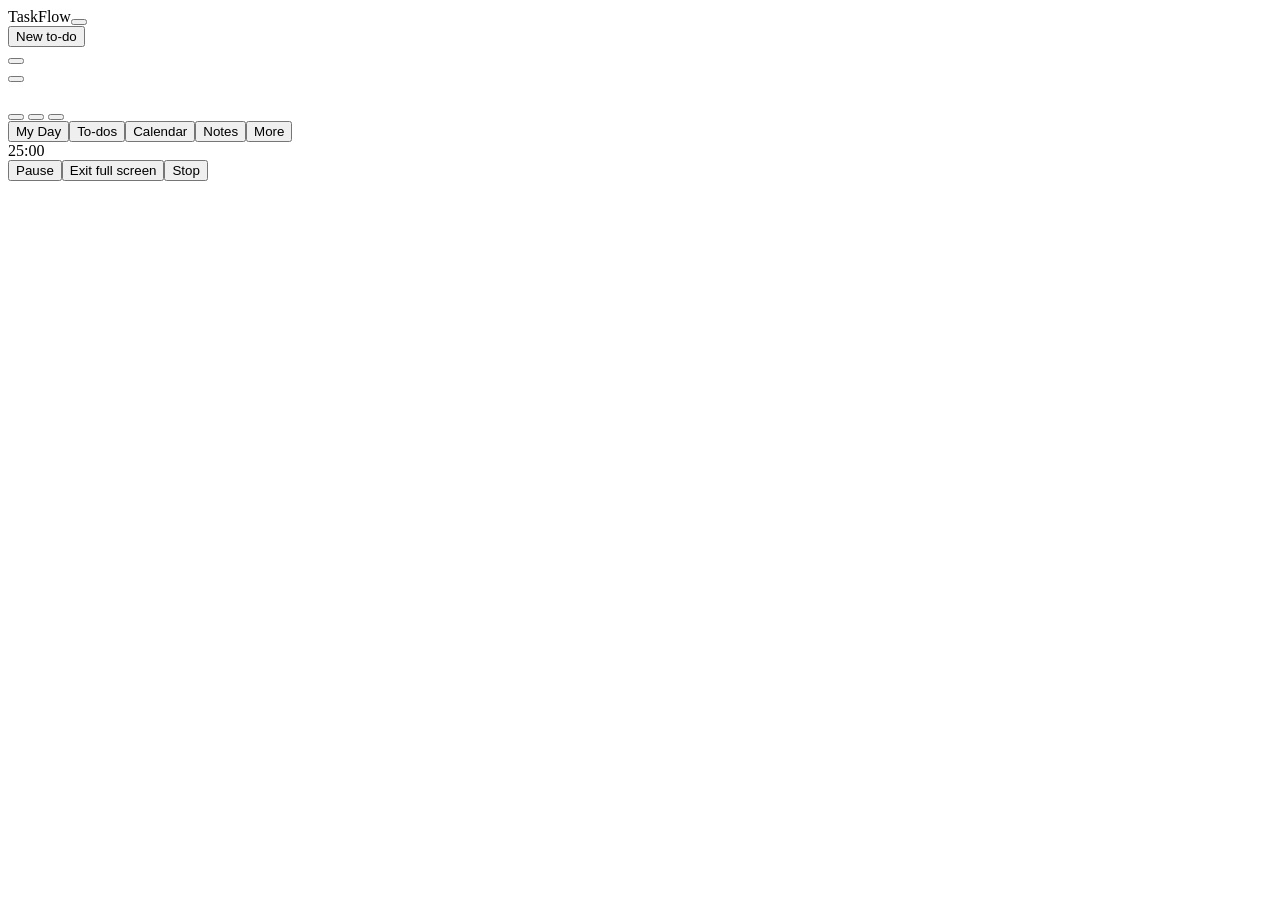
==== app.html @ 0c3b0364 "Add files via upload" ====
<!doctype html>
<html lang="en">
  <head>
    <meta charset="UTF-8" />
    <meta
      name="viewport"
      content="width=device-width,initial-scale=1,viewport-fit=cover"
    />
    <title>TaskFlow - Workspace</title>
    <meta name="theme-color" content="#F97316" />
    <link rel="manifest" href="manifest.webmanifest" />
    <link rel="icon" href="icons/icon-192.png" />
    <link rel="apple-touch-icon" href="icons/icon-192.png" />
    <meta name="apple-mobile-web-app-capable" content="yes" />
    <meta name="mobile-web-app-capable" content="yes" />
    <meta name="apple-mobile-web-app-title" content="TaskFlow" />
    <link rel="stylesheet" href="vendor/flatpickr.min.css" />
    <link rel="stylesheet" href="css/fonts.css" />
    <link rel="stylesheet" href="css/app.css" />
    <script src="vendor/supabase.js"></script>
    <script src="js/config.js"></script>
    <script src="js/cloud.js"></script>
    <script src="js/profile.js"></script>
  </head>
  <body>
    <div class="app">
      <aside class="sb" id="sb" aria-label="Main navigation">
        <div class="brand">
          <span class="logo"
            ><i><i data-lucide="zap" class="ico"></i></i>TaskFlow</span
          ><button class="ib sbx" id="sbx" aria-label="Close menu">
            <i data-lucide="x" class="ico"></i>
          </button>
        </div>
        <button class="qa" id="qa">
          <i data-lucide="plus" class="ico"></i>New to-do
        </button>
        <nav id="nav"></nav>
        <div class="sbf">
          <button class="nv" id="inst" hidden>
            <i data-lucide="download" class="ico"></i><span>Install app</span>
          </button>
          <div class="uc">
            <span class="av" id="av"></span>
            <div class="ui"><b id="un"></b><small id="ue"></small></div>
            <button class="ib" id="out" aria-label="Sign out" title="Sign out">
              <i data-lucide="log-out" class="ico"></i>
            </button>
          </div>
        </div>
      </aside>
      <div class="bd" id="bd"></div>
      <div class="main">
        <div class="top">
          <button class="ib mb" id="mb" aria-label="Open menu">
            <i data-lucide="menu" class="ico"></i>
          </button>
          <h2 id="tt"></h2>
          <span class="sp"></span
          ><button
            class="ib"
            id="sbtn"
            aria-label="Search (Ctrl+K)"
            title="Search (Ctrl+K)"
          >
            <i data-lucide="search" class="ico"></i>
          </button>
          <button class="ib" id="dkbtn" aria-label="Dark mode" title="Dark mode"><i data-lucide="moon" class="ico"></i></button>
          <button class="ib" id="dkbtn" aria-label="Dark mode" title="Dark mode"></button>
          <button class="ib pbtn" id="pbtn" hidden aria-haspopup="menu" aria-expanded="false" aria-label="Profile menu"></button>
        </div>
        <div class="view" id="v"></div>
        <nav class="tabbar" id="tabbar" aria-label="Quick navigation"><button data-t="tasks" data-l="myday"><i data-lucide="sun" class="ico"></i><span>My Day</span></button><button data-t="tasks" data-l="all"><i data-lucide="circle-check" class="ico"></i><span>To-dos</span></button><button data-t="cal"><i data-lucide="calendar" class="ico"></i><span>Calendar</span></button><button data-t="notes"><i data-lucide="file-text" class="ico"></i><span>Notes</span></button><button id="tbm"><i data-lucide="ellipsis" class="ico"></i><span>More</span></button></nav>
      </div>
    </div>
    <div class="fs" id="fs">
      <div class="big" id="fb">25:00</div>
      <div class="bar"><i id="fp" style="width: 0"></i></div>
      <div class="ctl">
        <button class="btn p" id="fpause">Pause</button
        ><button class="btn" id="fexit">Exit full screen</button
        ><button class="btn" id="fstop">Stop</button>
      </div>
    </div>
    <div id="md"></div>
    <div id="sr"></div>
    <script src="vendor/dayjs.min.js"></script>
    <script src="vendor/lucide.min.js"></script>
    <script src="vendor/flatpickr.min.js"></script>
    <script src="vendor/fuse.min.js"></script>
    <script src="vendor/chart.umd.js"></script>
    <script src="vendor/fullcalendar.min.js"></script>
    <script src="vendor/tiptap.bundle.js"></script>
    <script src="vendor/fabric.min.js"></script>
    <script src="vendor/emoji-picker.js"></script>
    <script src="js/auth.js"></script>
    <script src="js/sync.js"></script>
    <script src="js/app.js"></script>
  </body>
</html>
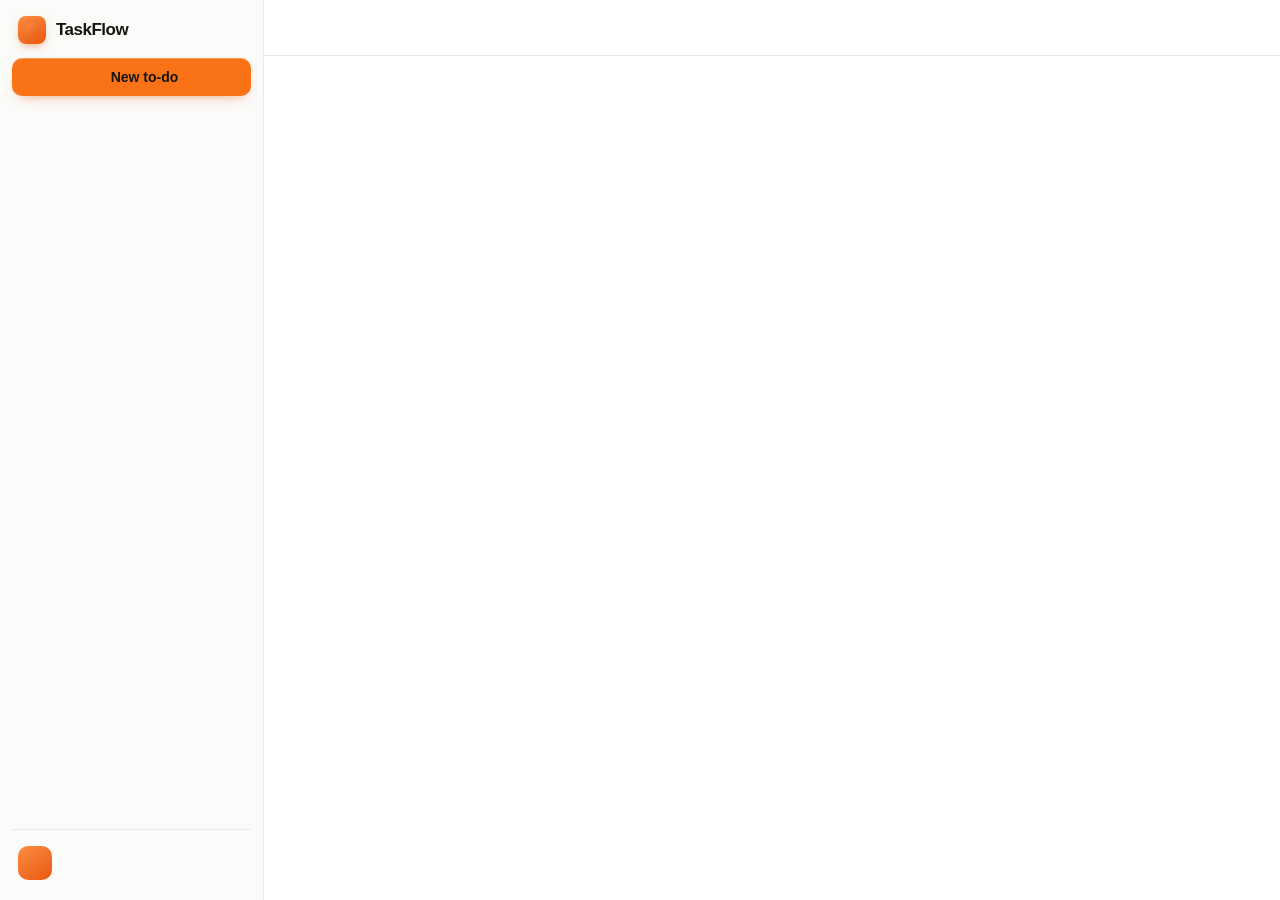
==== commit 1d6c5104: "Update script and stylesheet paths in app.html" ====
--- a/app.html
+++ b/app.html
@@ -14,13 +14,13 @@
     <meta name="apple-mobile-web-app-capable" content="yes" />
     <meta name="mobile-web-app-capable" content="yes" />
     <meta name="apple-mobile-web-app-title" content="TaskFlow" />
-    <link rel="stylesheet" href="vendor/flatpickr.min.css" />
-    <link rel="stylesheet" href="css/fonts.css" />
-    <link rel="stylesheet" href="css/app.css" />
-    <script src="vendor/supabase.js"></script>
-    <script src="js/config.js"></script>
-    <script src="js/cloud.js"></script>
-    <script src="js/profile.js"></script>
+    <link rel="stylesheet" href="flatpickr.min.css" />
+    <link rel="stylesheet" href="fonts.css" />
+    <link rel="stylesheet" href="app.css" />
+    <script src="supabase.js"></script>
+    <script src="config.js"></script>
+    <script src="cloud.js"></script>
+    <script src="profile.js"></script>
   </head>
   <body>
     <div class="app">
--- a/flatpickr.min.css
+++ b/flatpickr.min.css
@@ -0,0 +1,13 @@
+.flatpickr-calendar{background:transparent;opacity:0;display:none;text-align:center;visibility:hidden;padding:0;-webkit-animation:none;animation:none;direction:ltr;border:0;font-size:14px;line-height:24px;border-radius:5px;position:absolute;width:307.875px;-webkit-box-sizing:border-box;box-sizing:border-box;-ms-touch-action:manipulation;touch-action:manipulation;background:#fff;-webkit-box-shadow:1px 0 0 #e6e6e6,-1px 0 0 #e6e6e6,0 1px 0 #e6e6e6,0 -1px 0 #e6e6e6,0 3px 13px rgba(0,0,0,0.08);box-shadow:1px 0 0 #e6e6e6,-1px 0 0 #e6e6e6,0 1px 0 #e6e6e6,0 -1px 0 #e6e6e6,0 3px 13px rgba(0,0,0,0.08)}.flatpickr-calendar.open,.flatpickr-calendar.inline{opacity:1;max-height:640px;visibility:visible}.flatpickr-calendar.open{display:inline-block;z-index:99999}.flatpickr-calendar.animate.open{-webkit-animation:fpFadeInDown 300ms cubic-bezier(.23,1,.32,1);animation:fpFadeInDown 300ms cubic-bezier(.23,1,.32,1)}.flatpickr-calendar.inline{display:block;position:relative;top:2px}.flatpickr-calendar.static{position:absolute;top:calc(100% + 2px)}.flatpickr-calendar.static.open{z-index:999;display:block}.flatpickr-calendar.multiMonth .flatpickr-days .dayContainer:nth-child(n+1) .flatpickr-day.inRange:nth-child(7n+7){-webkit-box-shadow:none !important;box-shadow:none !important}.flatpickr-calendar.multiMonth .flatpickr-days .dayContainer:nth-child(n+2) .flatpickr-day.inRange:nth-child(7n+1){-webkit-box-shadow:-2px 0 0 #e6e6e6,5px 0 0 #e6e6e6;box-shadow:-2px 0 0 #e6e6e6,5px 0 0 #e6e6e6}.flatpickr-calendar .hasWeeks .dayContainer,.flatpickr-calendar .hasTime .dayContainer{border-bottom:0;border-bottom-right-radius:0;border-bottom-left-radius:0}.flatpickr-calendar .hasWeeks .dayContainer{border-left:0}.flatpickr-calendar.hasTime .flatpickr-time{height:40px;border-top:1px solid #e6e6e6}.flatpickr-calendar.noCalendar.hasTime .flatpickr-time{height:auto}.flatpickr-calendar:before,.flatpickr-calendar:after{position:absolute;display:block;pointer-events:none;border:solid transparent;content:'';height:0;width:0;left:22px}.flatpickr-calendar.rightMost:before,.flatpickr-calendar.arrowRight:before,.flatpickr-calendar.rightMost:after,.flatpickr-calendar.arrowRight:after{left:auto;right:22px}.flatpickr-calendar.arrowCenter:before,.flatpickr-calendar.arrowCenter:after{left:50%;right:50%}.flatpickr-calendar:before{border-width:5px;margin:0 -5px}.flatpickr-calendar:after{border-width:4px;margin:0 -4px}.flatpickr-calendar.arrowTop:before,.flatpickr-calendar.arrowTop:after{bottom:100%}.flatpickr-calendar.arrowTop:before{border-bottom-color:#e6e6e6}.flatpickr-calendar.arrowTop:after{border-bottom-color:#fff}.flatpickr-calendar.arrowBottom:before,.flatpickr-calendar.arrowBottom:after{top:100%}.flatpickr-calendar.arrowBottom:before{border-top-color:#e6e6e6}.flatpickr-calendar.arrowBottom:after{border-top-color:#fff}.flatpickr-calendar:focus{outline:0}.flatpickr-wrapper{position:relative;display:inline-block}.flatpickr-months{display:-webkit-box;display:-webkit-flex;display:-ms-flexbox;display:flex}.flatpickr-months .flatpickr-month{background:transparent;color:rgba(0,0,0,0.9);fill:rgba(0,0,0,0.9);height:34px;line-height:1;text-align:center;position:relative;-webkit-user-select:none;-moz-user-select:none;-ms-user-select:none;user-select:none;overflow:hidden;-webkit-box-flex:1;-webkit-flex:1;-ms-flex:1;flex:1}.flatpickr-months .flatpickr-prev-month,.flatpickr-months .flatpickr-next-month{-webkit-user-select:none;-moz-user-select:none;-ms-user-select:none;user-select:none;text-decoration:none;cursor:pointer;position:absolute;top:0;height:34px;padding:10px;z-index:3;color:rgba(0,0,0,0.9);fill:rgba(0,0,0,0.9)}.flatpickr-months .flatpickr-prev-month.flatpickr-disabled,.flatpickr-months .flatpickr-next-month.flatpickr-disabled{display:none}.flatpickr-months .flatpickr-prev-month i,.flatpickr-months .flatpickr-next-month i{position:relative}.flatpickr-months .flatpickr-prev-month.flatpickr-prev-month,.flatpickr-months .flatpickr-next-month.flatpickr-prev-month{/*
+      /*rtl:begin:ignore*/left:0/*
+      /*rtl:end:ignore*/}/*
+      /*rtl:begin:ignore*/
+/*
+      /*rtl:end:ignore*/
+.flatpickr-months .flatpickr-prev-month.flatpickr-next-month,.flatpickr-months .flatpickr-next-month.flatpickr-next-month{/*
+      /*rtl:begin:ignore*/right:0/*
+      /*rtl:end:ignore*/}/*
+      /*rtl:begin:ignore*/
+/*
+      /*rtl:end:ignore*/
+.flatpickr-months .flatpickr-prev-month:hover,.flatpickr-months .flatpickr-next-month:hover{color:#959ea9}.flatpickr-months .flatpickr-prev-month:hover svg,.flatpickr-months .flatpickr-next-month:hover svg{fill:#f64747}.flatpickr-months .flatpickr-prev-month svg,.flatpickr-months .flatpickr-next-month svg{width:14px;height:14px}.flatpickr-months .flatpickr-prev-month svg path,.flatpickr-months .flatpickr-next-month svg path{-webkit-transition:fill .1s;transition:fill .1s;fill:inherit}.numInputWrapper{position:relative;height:auto}.numInputWrapper input,.numInputWrapper span{display:inline-block}.numInputWrapper input{width:100%}.numInputWrapper input::-ms-clear{display:none}.numInputWrapper input::-webkit-outer-spin-button,.numInputWrapper input::-webkit-inner-spin-button{margin:0;-webkit-appearance:none}.numInputWrapper span{position:absolute;right:0;width:14px;padding:0 4px 0 2px;height:50%;line-height:50%;opacity:0;cursor:pointer;border:1px solid rgba(57,57,57,0.15);-webkit-box-sizing:border-box;box-sizing:border-box}.numInputWrapper span:hover{background:rgba(0,0,0,0.1)}.numInputWrapper span:active{background:rgba(0,0,0,0.2)}.numInputWrapper span:after{display:block;content:"";position:absolute}.numInputWrapper span.arrowUp{top:0;border-bottom:0}.numInputWrapper span.arrowUp:after{border-left:4px solid transparent;border-right:4px solid transparent;border-bottom:4px solid rgba(57,57,57,0.6);top:26%}.numInputWrapper span.arrowDown{top:50%}.numInputWrapper span.arrowDown:after{border-left:4px solid transparent;border-right:4px solid transparent;border-top:4px solid rgba(57,57,57,0.6);top:40%}.numInputWrapper span svg{width:inherit;height:auto}.numInputWrapper span svg path{fill:rgba(0,0,0,0.5)}.numInputWrapper:hover{background:rgba(0,0,0,0.05)}.numInputWrapper:hover span{opacity:1}.flatpickr-current-month{font-size:135%;line-height:inherit;font-weight:300;color:inherit;position:absolute;width:75%;left:12.5%;padding:7.48px 0 0 0;line-height:1;height:34px;display:inline-block;text-align:center;-webkit-transform:translate3d(0,0,0);transform:translate3d(0,0,0)}.flatpickr-current-month span.cur-month{font-family:inherit;font-weight:700;color:inherit;display:inline-block;margin-left:.5ch;padding:0}.flatpickr-current-month span.cur-month:hover{background:rgba(0,0,0,0.05)}.flatpickr-current-month .numInputWrapper{width:6ch;width:7ch\0;display:inline-block}.flatpickr-current-month .numInputWrapper span.arrowUp:after{border-bottom-color:rgba(0,0,0,0.9)}.flatpickr-current-month .numInputWrapper span.arrowDown:after{border-top-color:rgba(0,0,0,0.9)}.flatpickr-current-month input.cur-year{background:transparent;-webkit-box-sizing:border-box;box-sizing:border-box;color:inherit;cursor:text;padding:0 0 0 .5ch;margin:0;display:inline-block;font-size:inherit;font-family:inherit;font-weight:300;line-height:inherit;height:auto;border:0;border-radius:0;vertical-align:initial;-webkit-appearance:textfield;-moz-appearance:textfield;appearance:textfield}.flatpickr-current-month input.cur-year:focus{outline:0}.flatpickr-current-month input.cur-year[disabled],.flatpickr-current-month input.cur-year[disabled]:hover{font-size:100%;color:rgba(0,0,0,0.5);background:transparent;pointer-events:none}.flatpickr-current-month .flatpickr-monthDropdown-months{appearance:menulist;background:transparent;border:none;border-radius:0;box-sizing:border-box;color:inherit;cursor:pointer;font-size:inherit;font-family:inherit;font-weight:300;height:auto;line-height:inherit;margin:-1px 0 0 0;outline:none;padding:0 0 0 .5ch;position:relative;vertical-align:initial;-webkit-box-sizing:border-box;-webkit-appearance:menulist;-moz-appearance:menulist;width:auto}.flatpickr-current-month .flatpickr-monthDropdown-months:focus,.flatpickr-current-month .flatpickr-monthDropdown-months:active{outline:none}.flatpickr-current-month .flatpickr-monthDropdown-months:hover{background:rgba(0,0,0,0.05)}.flatpickr-current-month .flatpickr-monthDropdown-months .flatpickr-monthDropdown-month{background-color:transparent;outline:none;padding:0}.flatpickr-weekdays{background:transparent;text-align:center;overflow:hidden;width:100%;display:-webkit-box;display:-webkit-flex;display:-ms-flexbox;display:flex;-webkit-box-align:center;-webkit-align-items:center;-ms-flex-align:center;align-items:center;height:28px}.flatpickr-weekdays .flatpickr-weekdaycontainer{display:-webkit-box;display:-webkit-flex;display:-ms-flexbox;display:flex;-webkit-box-flex:1;-webkit-flex:1;-ms-flex:1;flex:1}span.flatpickr-weekday{cursor:default;font-size:90%;background:transparent;color:rgba(0,0,0,0.54);line-height:1;margin:0;text-align:center;display:block;-webkit-box-flex:1;-webkit-flex:1;-ms-flex:1;flex:1;font-weight:bolder}.dayContainer,.flatpickr-weeks{padding:1px 0 0 0}.flatpickr-days{position:relative;overflow:hidden;display:-webkit-box;display:-webkit-flex;display:-ms-flexbox;display:flex;-webkit-box-align:start;-webkit-align-items:flex-start;-ms-flex-align:start;align-items:flex-start;width:307.875px}.flatpickr-days:focus{outline:0}.dayContainer{padding:0;outline:0;text-align:left;width:307.875px;min-width:307.875px;max-width:307.875px;-webkit-box-sizing:border-box;box-sizing:border-box;display:inline-block;display:-ms-flexbox;display:-webkit-box;display:-webkit-flex;display:flex;-webkit-flex-wrap:wrap;flex-wrap:wrap;-ms-flex-wrap:wrap;-ms-flex-pack:justify;-webkit-justify-content:space-around;justify-content:space-around;-webkit-transform:translate3d(0,0,0);transform:translate3d(0,0,0);opacity:1}.dayContainer + .dayContainer{-webkit-box-shadow:-1px 0 0 #e6e6e6;box-shadow:-1px 0 0 #e6e6e6}.flatpickr-day{background:none;border:1px solid transparent;border-radius:150px;-webkit-box-sizing:border-box;box-sizing:border-box;color:#393939;cursor:pointer;font-weight:400;width:14.2857143%;-webkit-flex-basis:14.2857143%;-ms-flex-preferred-size:14.2857143%;flex-basis:14.2857143%;max-width:39px;height:39px;line-height:39px;margin:0;display:inline-block;position:relative;-webkit-box-pack:center;-webkit-justify-content:center;-ms-flex-pack:center;justify-content:center;text-align:center}.flatpickr-day.inRange,.flatpickr-day.prevMonthDay.inRange,.flatpickr-day.nextMonthDay.inRange,.flatpickr-day.today.inRange,.flatpickr-day.prevMonthDay.today.inRange,.flatpickr-day.nextMonthDay.today.inRange,.flatpickr-day:hover,.flatpickr-day.prevMonthDay:hover,.flatpickr-day.nextMonthDay:hover,.flatpickr-day:focus,.flatpickr-day.prevMonthDay:focus,.flatpickr-day.nextMonthDay:focus{cursor:pointer;outline:0;background:#e6e6e6;border-color:#e6e6e6}.flatpickr-day.today{border-color:#959ea9}.flatpickr-day.today:hover,.flatpickr-day.today:focus{border-color:#959ea9;background:#959ea9;color:#fff}.flatpickr-day.selected,.flatpickr-day.startRange,.flatpickr-day.endRange,.flatpickr-day.selected.inRange,.flatpickr-day.startRange.inRange,.flatpickr-day.endRange.inRange,.flatpickr-day.selected:focus,.flatpickr-day.startRange:focus,.flatpickr-day.endRange:focus,.flatpickr-day.selected:hover,.flatpickr-day.startRange:hover,.flatpickr-day.endRange:hover,.flatpickr-day.selected.prevMonthDay,.flatpickr-day.startRange.prevMonthDay,.flatpickr-day.endRange.prevMonthDay,.flatpickr-day.selected.nextMonthDay,.flatpickr-day.startRange.nextMonthDay,.flatpickr-day.endRange.nextMonthDay{background:#569ff7;-webkit-box-shadow:none;box-shadow:none;color:#fff;border-color:#569ff7}.flatpickr-day.selected.startRange,.flatpickr-day.startRange.startRange,.flatpickr-day.endRange.startRange{border-radius:50px 0 0 50px}.flatpickr-day.selected.endRange,.flatpickr-day.startRange.endRange,.flatpickr-day.endRange.endRange{border-radius:0 50px 50px 0}.flatpickr-day.selected.startRange + .endRange:not(:nth-child(7n+1)),.flatpickr-day.startRange.startRange + .endRange:not(:nth-child(7n+1)),.flatpickr-day.endRange.startRange + .endRange:not(:nth-child(7n+1)){-webkit-box-shadow:-10px 0 0 #569ff7;box-shadow:-10px 0 0 #569ff7}.flatpickr-day.selected.startRange.endRange,.flatpickr-day.startRange.startRange.endRange,.flatpickr-day.endRange.startRange.endRange{border-radius:50px}.flatpickr-day.inRange{border-radius:0;-webkit-box-shadow:-5px 0 0 #e6e6e6,5px 0 0 #e6e6e6;box-shadow:-5px 0 0 #e6e6e6,5px 0 0 #e6e6e6}.flatpickr-day.flatpickr-disabled,.flatpickr-day.flatpickr-disabled:hover,.flatpickr-day.prevMonthDay,.flatpickr-day.nextMonthDay,.flatpickr-day.notAllowed,.flatpickr-day.notAllowed.prevMonthDay,.flatpickr-day.notAllowed.nextMonthDay{color:rgba(57,57,57,0.3);background:transparent;border-color:transparent;cursor:default}.flatpickr-day.flatpickr-disabled,.flatpickr-day.flatpickr-disabled:hover{cursor:not-allowed;color:rgba(57,57,57,0.1)}.flatpickr-day.week.selected{border-radius:0;-webkit-box-shadow:-5px 0 0 #569ff7,5px 0 0 #569ff7;box-shadow:-5px 0 0 #569ff7,5px 0 0 #569ff7}.flatpickr-day.hidden{visibility:hidden}.rangeMode .flatpickr-day{margin-top:1px}.flatpickr-weekwrapper{float:left}.flatpickr-weekwrapper .flatpickr-weeks{padding:0 12px;-webkit-box-shadow:1px 0 0 #e6e6e6;box-shadow:1px 0 0 #e6e6e6}.flatpickr-weekwrapper .flatpickr-weekday{float:none;width:100%;line-height:28px}.flatpickr-weekwrapper span.flatpickr-day,.flatpickr-weekwrapper span.flatpickr-day:hover{display:block;width:100%;max-width:none;color:rgba(57,57,57,0.3);background:transparent;cursor:default;border:none}.flatpickr-innerContainer{display:block;display:-webkit-box;display:-webkit-flex;display:-ms-flexbox;display:flex;-webkit-box-sizing:border-box;box-sizing:border-box;overflow:hidden}.flatpickr-rContainer{display:inline-block;padding:0;-webkit-box-sizing:border-box;box-sizing:border-box}.flatpickr-time{text-align:center;outline:0;display:block;height:0;line-height:40px;max-height:40px;-webkit-box-sizing:border-box;box-sizing:border-box;overflow:hidden;display:-webkit-box;display:-webkit-flex;display:-ms-flexbox;display:flex}.flatpickr-time:after{content:"";display:table;clear:both}.flatpickr-time .numInputWrapper{-webkit-box-flex:1;-webkit-flex:1;-ms-flex:1;flex:1;width:40%;height:40px;float:left}.flatpickr-time .numInputWrapper span.arrowUp:after{border-bottom-color:#393939}.flatpickr-time .numInputWrapper span.arrowDown:after{border-top-color:#393939}.flatpickr-time.hasSeconds .numInputWrapper{width:26%}.flatpickr-time.time24hr .numInputWrapper{width:49%}.flatpickr-time input{background:transparent;-webkit-box-shadow:none;box-shadow:none;border:0;border-radius:0;text-align:center;margin:0;padding:0;height:inherit;line-height:inherit;color:#393939;font-size:14px;position:relative;-webkit-box-sizing:border-box;box-sizing:border-box;-webkit-appearance:textfield;-moz-appearance:textfield;appearance:textfield}.flatpickr-time input.flatpickr-hour{font-weight:bold}.flatpickr-time input.flatpickr-minute,.flatpickr-time input.flatpickr-second{font-weight:400}.flatpickr-time input:focus{outline:0;border:0}.flatpickr-time .flatpickr-time-separator,.flatpickr-time .flatpickr-am-pm{height:inherit;float:left;line-height:inherit;color:#393939;font-weight:bold;width:2%;-webkit-user-select:none;-moz-user-select:none;-ms-user-select:none;user-select:none;-webkit-align-self:center;-ms-flex-item-align:center;align-self:center}.flatpickr-time .flatpickr-am-pm{outline:0;width:18%;cursor:pointer;text-align:center;font-weight:400}.flatpickr-time input:hover,.flatpickr-time .flatpickr-am-pm:hover,.flatpickr-time input:focus,.flatpickr-time .flatpickr-am-pm:focus{background:#eee}.flatpickr-input[readonly]{cursor:pointer}@-webkit-keyframes fpFadeInDown{from{opacity:0;-webkit-transform:translate3d(0,-20px,0);transform:translate3d(0,-20px,0)}to{opacity:1;-webkit-transform:translate3d(0,0,0);transform:translate3d(0,0,0)}}@keyframes fpFadeInDown{from{opacity:0;-webkit-transform:translate3d(0,-20px,0);transform:translate3d(0,-20px,0)}to{opacity:1;-webkit-transform:translate3d(0,0,0);transform:translate3d(0,0,0)}}
--- a/fonts.css
+++ b/fonts.css
@@ -0,0 +1,15 @@
+/* Local fonts (works offline). Only the Latin subset is shipped. */
+@font-face{font-family:Inter;font-weight:400;font-style:normal;font-display:swap;src:url(../vendor/fonts/inter-latin-400-normal.woff2) format("woff2")}
+@font-face{font-family:Inter;font-weight:600;font-style:normal;font-display:swap;src:url(../vendor/fonts/inter-latin-600-normal.woff2) format("woff2")}
+@font-face{font-family:Inter;font-weight:700;font-style:normal;font-display:swap;src:url(../vendor/fonts/inter-latin-700-normal.woff2) format("woff2")}
+@font-face{font-family:Lora;font-weight:400;font-style:normal;font-display:swap;src:url(../vendor/fonts/lora-latin-400-normal.woff2) format("woff2")}
+@font-face{font-family:Lora;font-weight:400;font-style:italic;font-display:swap;src:url(../vendor/fonts/lora-latin-400-italic.woff2) format("woff2")}
+@font-face{font-family:Lora;font-weight:600;font-style:normal;font-display:swap;src:url(../vendor/fonts/lora-latin-600-normal.woff2) format("woff2")}
+@font-face{font-family:"JetBrains Mono";font-weight:400;font-style:normal;font-display:swap;src:url(../vendor/fonts/jetbrains-mono-latin-400-normal.woff2) format("woff2")}
+@font-face{font-family:Caveat;font-weight:400;font-style:normal;font-display:swap;src:url(../vendor/fonts/caveat-latin-400-normal.woff2) format("woff2")}
+@font-face{font-family:Caveat;font-weight:700;font-style:normal;font-display:swap;src:url(../vendor/fonts/caveat-latin-700-normal.woff2) format("woff2")}
+@font-face{font-family:"Plus Jakarta Sans";font-weight:400;font-style:normal;font-display:swap;src:url(../vendor/fonts/plus-jakarta-sans-latin-400-normal.woff2) format("woff2")}
+@font-face{font-family:"Plus Jakarta Sans";font-weight:500;font-style:normal;font-display:swap;src:url(../vendor/fonts/plus-jakarta-sans-latin-500-normal.woff2) format("woff2")}
+@font-face{font-family:"Plus Jakarta Sans";font-weight:600;font-style:normal;font-display:swap;src:url(../vendor/fonts/plus-jakarta-sans-latin-600-normal.woff2) format("woff2")}
+@font-face{font-family:"Plus Jakarta Sans";font-weight:700;font-style:normal;font-display:swap;src:url(../vendor/fonts/plus-jakarta-sans-latin-700-normal.woff2) format("woff2")}
+@font-face{font-family:"Plus Jakarta Sans";font-weight:800;font-style:normal;font-display:swap;src:url(../vendor/fonts/plus-jakarta-sans-latin-800-normal.woff2) format("woff2")}
--- a/app.css
+++ b/app.css
@@ -0,0 +1,2464 @@
+:root {
+  --ink: #16140f;
+  --ink2: #3d3a33;
+  --mut: #787774;
+  --line: #e9e9e7;
+  --soft: #f7f7f5;
+  --hov: #efefed;
+  --ac: #f97316;
+  --ac2: #ea580c;
+  --acs: #fff3e8;
+  --sb: 264px;
+  --vpb: 60px;
+  --tab: 0px;
+}
+*,
+*::before,
+*::after {
+  box-sizing: border-box;
+}
+* {
+  margin: 0;
+}
+html,
+body {
+  height: 100%;
+}
+body {
+  font-family:
+    "Plus Jakarta Sans",
+    Inter,
+    ui-sans-serif,
+    -apple-system,
+    "Segoe UI",
+    Roboto,
+    sans-serif;
+  color: var(--ink);
+  background: #fff;
+  -webkit-font-smoothing: antialiased;
+  overflow: hidden;
+}
+button,
+input,
+select {
+  font: inherit;
+  color: inherit;
+}
+button {
+  cursor: pointer;
+}
+:focus-visible {
+  outline: 2px solid var(--ac);
+  outline-offset: 2px;
+}
+.ico {
+  width: 18px;
+  height: 18px;
+  fill: none;
+  stroke: currentColor;
+  stroke-width: 1.8;
+  stroke-linecap: round;
+  stroke-linejoin: round;
+  flex-shrink: 0;
+}
+.app {
+  display: flex;
+  height: 100dvh;
+}
+/* Sidebar */
+[hidden] {
+  display: none !important;
+}
+.btn {
+  white-space: nowrap;
+}
+.sb {
+  width: var(--sb);
+  background: #fbfbfa;
+  border-right: 1px solid var(--line);
+  display: flex;
+  flex-direction: column;
+  padding: 14px 12px;
+  flex-shrink: 0;
+  z-index: 30;
+  transition: transform 0.25s;
+}
+.brand {
+  display: flex;
+  align-items: center;
+  justify-content: space-between;
+  padding: 2px 6px 14px;
+}
+.logo {
+  display: flex;
+  align-items: center;
+  gap: 10px;
+  font-weight: 800;
+  font-size: 17px;
+  letter-spacing: -0.03em;
+}
+.logo i {
+  width: 28px;
+  height: 28px;
+  border-radius: 8px;
+  display: grid;
+  place-items: center;
+  color: var(--on-ac);
+  background: linear-gradient(145deg, color-mix(in srgb, var(--ac) 82%, white), var(--ac2));
+  box-shadow: 0 4px 10px -3px rgba(234, 88, 12, 0.5);
+}
+.logo .ico {
+  width: 15px;
+  height: 15px;
+  fill: #fff;
+  stroke: none;
+}
+.ib {
+  width: 34px;
+  height: 34px;
+  border: 0;
+  background: none;
+  border-radius: 8px;
+  display: grid;
+  place-items: center;
+  color: var(--mut);
+}
+.ib:hover {
+  background: var(--hov);
+  color: var(--ink);
+}
+.sbx {
+  display: none;
+}
+.qa {
+  display: flex;
+  align-items: center;
+  justify-content: center;
+  gap: 8px;
+  width: 100%;
+  border: 0;
+  border-radius: 10px;
+  background: var(--ac);
+  color: var(--on-ac);
+  font-weight: 600;
+  font-size: 14px;
+  padding: 10px;
+  margin-bottom: 12px;
+  box-shadow:
+    0 1px 0 rgba(255, 255, 255, 0.25) inset,
+    0 6px 14px -8px rgba(234, 88, 12, 0.7);
+  transition: background 0.15s;
+}
+.qa:hover {
+  background: var(--ac2);
+}
+#nav {
+  flex: 1;
+  overflow-y: auto;
+  margin: 0 -4px;
+  padding: 0 4px;
+}
+.gl {
+  font-size: 12px;
+  font-weight: 600;
+  color: #9b9a97;
+  padding: 14px 10px 6px;
+}
+.nv {
+  display: flex;
+  align-items: center;
+  gap: 11px;
+  width: 100%;
+  padding: 8px 10px;
+  border: 0;
+  background: none;
+  border-radius: 8px;
+  font-size: 14px;
+  font-weight: 500;
+  color: #55534e;
+  text-align: left;
+  position: relative;
+  transition:
+    background 0.12s,
+    color 0.12s;
+}
+.nv:hover {
+  background: var(--hov);
+  color: var(--ink);
+}
+.nv.on {
+  background: #fff;
+  color: var(--ink);
+  font-weight: 600;
+  box-shadow:
+    0 0 0 1px var(--line),
+    0 1px 3px rgba(22, 20, 15, 0.06);
+}
+.nv.on .ico {
+  color: var(--ac2);
+}
+.nv span {
+  flex: 1;
+}
+.nv em {
+  font-style: normal;
+  font-size: 12px;
+  font-weight: 600;
+  background: var(--hov);
+  color: var(--ink2);
+  border-radius: 20px;
+  padding: 1px 8px;
+}
+.nv.on em {
+  background: var(--acs);
+  color: var(--ac2);
+}
+.sbf {
+  display: grid;
+  gap: 8px;
+  padding-top: 10px;
+  border-top: 1px solid var(--line);
+}
+.uc {
+  display: flex;
+  align-items: center;
+  gap: 10px;
+  padding: 6px;
+}
+.av {
+  width: 34px;
+  height: 34px;
+  border-radius: 10px;
+  background: linear-gradient(145deg, color-mix(in srgb, var(--ac) 82%, white), var(--ac2));
+  color: var(--on-ac);
+  display: grid;
+  place-items: center;
+  font-weight: 700;
+  font-size: 14px;
+  flex-shrink: 0;
+  overflow: hidden;
+}
+.av img {
+  width: 100%;
+  height: 100%;
+  object-fit: cover;
+}
+.ui {
+  flex: 1;
+  min-width: 0;
+}
+.ui b {
+  display: block;
+  font-size: 13.5px;
+  overflow: hidden;
+  text-overflow: ellipsis;
+  white-space: nowrap;
+}
+.ui small {
+  display: block;
+  font-size: 12px;
+  color: var(--mut);
+  overflow: hidden;
+  text-overflow: ellipsis;
+  white-space: nowrap;
+}
+/* Layout */
+.main {
+  flex: 1;
+  min-width: 0;
+  display: flex;
+  flex-direction: column;
+  position: relative;
+}
+.top {
+  display: flex;
+  align-items: center;
+  gap: 8px;
+  height: 56px;
+  padding: 0 20px;
+  border-bottom: 1px solid var(--line);
+  flex-shrink: 0;
+  background: #fff;
+}
+.top h2 {
+  font-size: 15px;
+  font-weight: 600;
+}
+.mb {
+  display: none;
+  margin-left: -8px;
+}
+.view {
+  flex: 1;
+  overflow: auto;
+  padding: 32px clamp(16px, 5vw, 64px) var(--vpb);
+  -webkit-overflow-scrolling: touch;
+}
+.in {
+  max-width: 900px;
+  margin: 0 auto;
+}
+h1 {
+  font-size: clamp(26px, 5vw, 36px);
+  letter-spacing: -0.035em;
+  line-height: 1.12;
+  margin-bottom: 6px;
+}
+.sub {
+  color: var(--mut);
+  margin-bottom: 22px;
+}
+h3.sec {
+  font-size: 13px;
+  color: var(--mut);
+  font-weight: 600;
+  margin: 28px 0 8px;
+}
+.btn {
+  border: 1px solid #deddd9;
+  background: #fff;
+  padding: 8px 14px;
+  border-radius: 9px;
+  font-size: 14px;
+  font-weight: 600;
+  transition: 0.12s;
+  display: inline-flex;
+  align-items: center;
+  justify-content: center;
+  gap: 7px;
+  box-shadow: 0 1px 1px rgba(22, 20, 15, 0.04);
+}
+.btn:hover {
+  background: var(--soft);
+}
+.btn.p {
+  background: var(--ac);
+  border-color: var(--ac2);
+  color: var(--on-ac);
+}
+.btn.p:hover {
+  background: var(--ac2);
+}
+.btn.d {
+  color: #b91c1c;
+}
+.btn.sm {
+  padding: 5px 10px;
+  font-size: 13px;
+  border-radius: 8px;
+}
+.inp {
+  border: 1px solid #deddd9;
+  border-radius: 9px;
+  padding: 9px 12px;
+  outline: 0;
+  background: #fff;
+  min-width: 0;
+  font-size: 15px;
+}
+.inp:focus {
+  border-color: var(--ac);
+  box-shadow: 0 0 0 3px color-mix(in srgb, var(--ac) 15%, transparent);
+}
+.btns {
+  display: flex;
+  gap: 8px;
+  flex-wrap: wrap;
+}
+/* Home */
+.hero-card {
+  display: flex;
+  align-items: center;
+  justify-content: space-between;
+  gap: 20px;
+  background: linear-gradient(135deg, #fff7ef, #fff 70%);
+  border: 1px solid #f6e3d1;
+  border-radius: 18px;
+  padding: 26px 28px;
+  margin-bottom: 18px;
+  overflow: hidden;
+}
+.hero-card .sub {
+  margin-bottom: 16px;
+}
+.hero-card svg.il {
+  width: 190px;
+  flex-shrink: 0;
+}
+.cards {
+  display: grid;
+  grid-template-columns: repeat(4, 1fr);
+  gap: 16px;
+  margin-bottom: 26px;
+}
+.st {
+  border: 1px solid var(--line);
+  border-radius: 14px;
+  padding: 16px;
+  display: flex;
+  flex-direction: column;
+  gap: 2px;
+}
+.st .ico {
+  width: 34px;
+  height: 34px;
+  padding: 8px;
+  border-radius: 10px;
+  background: var(--acs);
+  color: var(--ac2);
+  margin-bottom: 8px;
+}
+.st b {
+  font-size: 26px;
+  letter-spacing: -0.03em;
+  line-height: 1.1;
+}
+.st span {
+  color: var(--mut);
+  font-size: 13px;
+}
+.two {
+  display: grid;
+  grid-template-columns: 1fr 1fr;
+  gap: 28px;
+  margin-bottom: 26px;
+}
+.two + .two {
+  margin-top: 20px;
+}
+.go {
+  border: 1px solid var(--line);
+  border-radius: 12px;
+  padding: 16px;
+  text-align: left;
+  background: #fff;
+  display: block;
+  width: 100%;
+}
+.go:hover {
+  background: var(--soft);
+}
+/* Lists */
+.add {
+  display: flex;
+  gap: 8px;
+  margin-bottom: 14px;
+}
+.add .inp {
+  flex: 1;
+}
+.row {
+  display: flex;
+  align-items: center;
+  gap: 12px;
+  padding: 11px 8px;
+  border-bottom: 1px solid var(--line);
+  border-radius: 6px;
+}
+.row:hover {
+  background: var(--soft);
+}
+.row .t {
+  flex: 1;
+  min-width: 0;
+  overflow-wrap: anywhere;
+  font-size: 15px;
+}
+.row.done .t {
+  text-decoration: line-through;
+  color: var(--mut);
+}
+.ck {
+  appearance: none;
+  -webkit-appearance: none;
+  width: 19px;
+  height: 19px;
+  border: 1.7px solid #b5b4b0;
+  border-radius: 6px;
+  flex-shrink: 0;
+  display: grid;
+  place-items: center;
+  cursor: pointer;
+  background: #fff;
+  transition: 0.12s;
+}
+.ck:checked {
+  background: var(--ac);
+  border-color: var(--ac);
+}
+.ck:checked::after {
+  content: "";
+  width: 5px;
+  height: 9px;
+  border: solid #fff;
+  border-width: 0 2px 2px 0;
+  transform: rotate(45deg) translate(-1px, -1px);
+}
+.x {
+  border: 0;
+  background: none;
+  color: var(--mut);
+  padding: 5px;
+  border-radius: 6px;
+  opacity: 0.55;
+  display: grid;
+  place-items: center;
+}
+.x:hover {
+  background: var(--hov);
+  opacity: 1;
+  color: #dc2626;
+}
+.x .ico {
+  width: 16px;
+  height: 16px;
+}
+.pri {
+  font-size: 11.5px;
+  font-weight: 600;
+  padding: 2px 8px;
+  border-radius: 20px;
+  background: var(--hov);
+  color: #55534e;
+  white-space: nowrap;
+}
+.pri.high {
+  background: #fee2e2;
+  color: #b91c1c;
+}
+.pri.med {
+  background: #fef3c7;
+  color: #92400e;
+}
+.dt {
+  display: block;
+  font-size: 12px;
+  color: var(--mut);
+  margin-top: 1px;
+}
+.flt {
+  display: flex;
+  gap: 6px;
+  margin-bottom: 10px;
+  overflow-x: auto;
+  padding-bottom: 2px;
+}
+.flt .btn {
+  flex-shrink: 0;
+}
+.flt .btn.on {
+  background: var(--ink);
+  color: #fff;
+  border-color: var(--ink);
+}
+.empty {
+  display: flex;
+  flex-direction: column;
+  align-items: center;
+  text-align: center;
+  gap: 4px;
+  padding: 30px 16px;
+  border: 1px dashed #deddd9;
+  border-radius: 14px;
+  color: var(--mut);
+  font-size: 14px;
+}
+.empty svg {
+  width: 130px;
+  margin-bottom: 6px;
+}
+.empty b {
+  color: var(--ink);
+  font-size: 15px;
+}
+.hic {
+  width: 30px;
+  height: 30px;
+  border-radius: 9px;
+  background: var(--hov);
+  display: grid;
+  place-items: center;
+  flex-shrink: 0;
+  color: var(--ink2);
+}
+.hic .ico {
+  width: 16px;
+  height: 16px;
+}
+#hl h3.sec {
+  margin: 18px 0 4px;
+}
+/* Notes */
+.notes {
+  display: grid;
+  grid-template-columns: 250px 1fr;
+  height: 100%;
+  margin: -32px calc(-1 * clamp(16px, 5vw, 64px)) calc(-1 * var(--vpb));
+}
+.nl {
+  border-right: 1px solid var(--line);
+  overflow: auto;
+  padding: 12px 10px;
+}
+.ni {
+  display: flex;
+  gap: 9px;
+  padding: 9px 10px;
+  border-radius: 8px;
+  font-size: 14px;
+  cursor: pointer;
+  align-items: center;
+}
+.ni .ico {
+  width: 16px;
+  height: 16px;
+  color: var(--mut);
+}
+.ni:hover {
+  background: var(--soft);
+}
+.ni.on {
+  background: var(--hov);
+  font-weight: 600;
+}
+.ni span {
+  overflow: hidden;
+  text-overflow: ellipsis;
+  white-space: nowrap;
+  flex: 1;
+}
+/* per-note / per-board actions in the side panel */
+.ni .nia,
+.wbi .nia {
+  display: flex;
+  gap: 2px;
+  flex: 0 0 auto;
+  overflow: visible;
+  opacity: 0;
+  transition: opacity 0.12s;
+}
+.ni:hover .nia,
+.ni.on .nia,
+.ni:focus-within .nia,
+.wbi:hover .nia,
+.wbi.on .nia,
+.wbi:focus-within .nia {
+  opacity: 1;
+}
+.nib {
+  border: 0;
+  background: none;
+  padding: 4px;
+  border-radius: 6px;
+  cursor: pointer;
+  color: var(--mut);
+  display: grid;
+  place-items: center;
+}
+.nib:hover {
+  background: var(--hov);
+  color: var(--ink);
+}
+.nib.d:hover {
+  color: #dc2626;
+}
+.nib .ico {
+  width: 14px;
+  height: 14px;
+}
+@media (hover: none) {
+  .ni .nia,
+  .wbi .nia {
+    opacity: 1;
+  }
+}
+.ne {
+  display: flex;
+  flex-direction: column;
+  min-width: 0;
+  overflow: hidden;
+}
+.tb {
+  display: flex;
+  gap: 4px;
+  padding: 8px 18px;
+  border-bottom: 1px solid var(--line);
+  flex-wrap: wrap;
+  align-items: center;
+}
+.nt {
+  border: 0;
+  outline: 0;
+  font-size: clamp(26px, 4vw, 36px);
+  font-weight: 800;
+  letter-spacing: -0.03em;
+  padding: 22px clamp(16px, 4vw, 48px) 6px;
+  width: 100%;
+}
+.ed {
+  flex: 1;
+  overflow: auto;
+  padding: 8px clamp(16px, 4vw, 48px) 60px;
+  outline: 0;
+  line-height: 1.75;
+  font-size: 16px;
+}
+.ed:empty::before {
+  content: "Start writing...";
+  color: #b5b4b0;
+}
+.ed h2 {
+  font-size: 24px;
+  margin: 14px 0 4px;
+}
+.ed h3 {
+  font-size: 19px;
+  margin: 12px 0 4px;
+}
+.ed ul,
+.ed ol {
+  padding-left: 26px;
+}
+.back {
+  display: none;
+}
+.ne .empty {
+  margin: 40px;
+}
+/* Calendar */
+.cal {
+  display: grid;
+  grid-template-columns: 1fr 300px;
+  gap: 24px;
+  align-items: start;
+}
+.ch {
+  display: flex;
+  align-items: center;
+  gap: 10px;
+  margin-bottom: 16px;
+  flex-wrap: wrap;
+}
+.ch h1 {
+  font-size: clamp(22px, 4vw, 30px);
+  margin: 0;
+  flex: 1;
+  min-width: 150px;
+}
+.seg {
+  display: flex;
+  border: 1px solid #deddd9;
+  border-radius: 10px;
+  overflow: hidden;
+  background: #fff;
+}
+.seg button {
+  border: 0;
+  background: none;
+  padding: 7px 12px;
+  font-size: 13.5px;
+  font-weight: 600;
+  display: grid;
+  place-items: center;
+}
+.seg button + button {
+  border-left: 1px solid #deddd9;
+}
+.seg button:hover {
+  background: var(--soft);
+}
+.cgw {
+  border: 1px solid var(--line);
+  border-radius: 16px;
+  overflow: hidden;
+  background: #fff;
+}
+.wd {
+  display: grid;
+  grid-template-columns: repeat(7, 1fr);
+  background: var(--soft);
+  border-bottom: 1px solid var(--line);
+}
+.wd div {
+  text-align: center;
+  font-size: 12px;
+  font-weight: 600;
+  color: var(--mut);
+  padding: 9px 0;
+}
+.cg {
+  display: grid;
+  grid-template-columns: repeat(7, 1fr);
+}
+.dc {
+  border: 0;
+  border-right: 1px solid var(--line);
+  border-bottom: 1px solid var(--line);
+  background: #fff;
+  min-height: 104px;
+  padding: 7px 6px;
+  text-align: left;
+  display: flex;
+  flex-direction: column;
+  gap: 4px;
+  position: relative;
+  transition: background 0.12s;
+}
+.dc:nth-child(7n) {
+  border-right: 0;
+}
+.dc:hover {
+  background: var(--soft);
+}
+.dn {
+  font-size: 13px;
+  font-weight: 600;
+  width: 26px;
+  height: 26px;
+  display: grid;
+  place-items: center;
+  border-radius: 50%;
+}
+.dc.o {
+  background: #fcfcfb;
+}
+.dc.o .dn {
+  color: #c4c3bf;
+}
+.dc.td .dn {
+  background: var(--ac);
+  color: var(--on-ac);
+}
+.dc.sel {
+  background: var(--acs);
+  box-shadow: inset 0 0 0 2px var(--ac);
+}
+.evs {
+  display: flex;
+  flex-direction: column;
+  gap: 3px;
+  min-width: 0;
+}
+.pill {
+  font-style: normal;
+  font-size: 11.5px;
+  font-weight: 600;
+  padding: 2px 7px;
+  border-radius: 6px;
+  background: color-mix(in srgb, var(--c) 14%, #fff);
+  color: color-mix(in srgb, var(--c) 70%, #000);
+  border-left: 3px solid var(--c);
+  overflow: hidden;
+  text-overflow: ellipsis;
+  white-space: nowrap;
+}
+.more {
+  font-style: normal;
+  font-size: 11px;
+  color: var(--mut);
+  padding-left: 4px;
+}
+.dots {
+  display: none;
+  gap: 3px;
+  justify-content: center;
+}
+.dots u {
+  width: 5px;
+  height: 5px;
+  border-radius: 50%;
+}
+.dp {
+  border: 1px solid var(--line);
+  border-radius: 16px;
+  padding: 18px;
+  position: sticky;
+  top: 0;
+}
+.dp h3 {
+  font-size: 20px;
+  letter-spacing: -0.02em;
+  line-height: 1.2;
+}
+.dp .sub {
+  font-size: 13px;
+  margin: 2px 0 14px;
+}
+.evc {
+  display: flex;
+  align-items: center;
+  gap: 10px;
+  padding: 10px 12px;
+  border-radius: 10px;
+  background: color-mix(in srgb, var(--c) 10%, #fff);
+  border-left: 4px solid var(--c);
+  margin-bottom: 8px;
+}
+.evc div {
+  flex: 1;
+  min-width: 0;
+}
+.evc b {
+  display: block;
+  font-size: 14px;
+  overflow-wrap: anywhere;
+}
+.evc small {
+  color: var(--mut);
+  font-size: 12px;
+}
+.dp form {
+  display: grid;
+  gap: 8px;
+  margin-top: 14px;
+  padding-top: 14px;
+  border-top: 1px solid var(--line);
+}
+.dp .r2 {
+  display: flex;
+  gap: 8px;
+}
+.dp .r2 .inp {
+  flex: 1;
+}
+.cols {
+  display: flex;
+  gap: 8px;
+  align-items: center;
+}
+.cd {
+  width: 22px;
+  height: 22px;
+  border-radius: 50%;
+  border: 2px solid #fff;
+  box-shadow: 0 0 0 1px var(--line);
+  padding: 0;
+}
+.cd.on {
+  box-shadow: 0 0 0 2px var(--ink);
+}
+.dp .empty {
+  padding: 16px 8px;
+  border: 0;
+}
+.dp .empty svg {
+  width: 90px;
+}
+/* Whiteboard */
+.wbt {
+  display: flex;
+  gap: 8px;
+  flex-wrap: wrap;
+  align-items: center;
+  margin-bottom: 10px;
+}
+.sw {
+  width: 26px;
+  height: 26px;
+  border-radius: 50%;
+  border: 2px solid #fff;
+  box-shadow: 0 0 0 1px var(--line);
+  padding: 0;
+}
+.sw.on {
+  box-shadow: 0 0 0 2px var(--ink);
+}
+.cv {
+  border: 1px solid var(--line);
+  border-radius: 14px;
+  height: calc(100dvh - 210px);
+  min-height: 300px;
+  background: #fff;
+  touch-action: none;
+  position: relative;
+  overflow: hidden;
+}
+.cv .canvas-container{position:absolute !important;inset:0}
+.cv .upper-canvas{touch-action:none}
+/* whiteboard with a side panel listing saved boards */
+.wbw {
+  display: grid;
+  grid-template-columns: 260px minmax(0, 1fr);
+  gap: 18px;
+  align-items: start;
+  max-width: 1400px;
+  margin: 0 auto;
+}
+.wbp {
+  display: flex;
+  flex-direction: column;
+  border: 1px solid var(--line);
+  border-radius: 14px;
+  background: #fbfbfa;
+  max-height: calc(100dvh - 210px);
+  overflow: hidden;
+}
+.wbh {
+  display: flex;
+  align-items: center;
+  justify-content: space-between;
+  gap: 8px;
+  padding: 12px;
+  border-bottom: 1px solid var(--line);
+  background: #fff;
+}
+.wbh b {
+  font-size: 13px;
+  font-weight: 600;
+  color: var(--mut);
+}
+.wbl {
+  flex: 1;
+  overflow: auto;
+  padding: 8px;
+  min-height: 80px;
+}
+.wbi {
+  display: flex;
+  align-items: center;
+  gap: 10px;
+  padding: 7px;
+  border-radius: 10px;
+  cursor: pointer;
+  border: 1px solid transparent;
+  transition:
+    background 0.12s,
+    border-color 0.12s,
+    transform 0.12s;
+}
+.wbi + .wbi {
+  margin-top: 2px;
+}
+.wbi:hover {
+  background: #fff;
+  border-color: var(--line);
+  transform: translateX(2px);
+}
+.wbi.on {
+  background: #fff;
+  border-color: var(--line2);
+  box-shadow: 0 1px 3px rgba(22, 20, 15, 0.07);
+}
+.wbi:focus-visible {
+  outline: 2px solid var(--ac);
+  outline-offset: 1px;
+}
+.wbth {
+  width: 52px;
+  height: 38px;
+  border-radius: 7px;
+  border: 1px solid var(--line);
+  background: #fff;
+  object-fit: cover;
+  flex-shrink: 0;
+  display: grid;
+  place-items: center;
+  color: var(--mut);
+}
+.wbth.ph .ico {
+  width: 16px;
+  height: 16px;
+}
+.wbtx {
+  flex: 1;
+  min-width: 0;
+}
+.wbtx b {
+  display: block;
+  font-size: 13.5px;
+  font-weight: 600;
+  overflow: hidden;
+  text-overflow: ellipsis;
+  white-space: nowrap;
+}
+.wbtx small {
+  display: block;
+  font-size: 11.5px;
+  color: var(--mut);
+}
+.wbnote {
+  font-size: 11.5px;
+  line-height: 1.5;
+  color: var(--mut);
+  padding: 10px 12px;
+  border-top: 1px solid var(--line);
+  background: #fff;
+}
+.wbm {
+  min-width: 0;
+}
+.wbm .wbt {
+  margin-bottom: 10px;
+}
+.odstrip {
+  display: flex;
+  align-items: center;
+  gap: 10px;
+  width: 100%;
+  text-align: left;
+  background: var(--acs);
+  border: 1px solid var(--acb);
+  color: var(--acd);
+  border-radius: 14px;
+  padding: 12px 14px;
+  margin-bottom: 16px;
+  font-size: 14px;
+  transition:
+    background 0.15s,
+    box-shadow 0.15s,
+    transform 0.15s;
+}
+.odstrip:hover {
+  background: var(--acs);
+  box-shadow: 0 8px 20px -12px rgba(234, 88, 12, 0.5);
+  transform: translateY(-1px);
+}
+.odstrip .ico {
+  width: 18px;
+  height: 18px;
+  flex-shrink: 0;
+}
+.odstrip b {
+  font-size: 14.5px;
+  white-space: nowrap;
+}
+.odstrip span {
+  flex: 1;
+  min-width: 0;
+  overflow: hidden;
+  text-overflow: ellipsis;
+  white-space: nowrap;
+  color: #b45309;
+  font-size: 13.5px;
+}
+/* Timer */
+.tm {
+  text-align: center;
+  padding-top: 10px;
+}
+.tm .big {
+  font-size: clamp(64px, 16vw, 120px);
+  font-weight: 800;
+  letter-spacing: -0.05em;
+  font-variant-numeric: tabular-nums;
+  line-height: 1.1;
+  margin: 18px 0;
+}
+.pills {
+  display: flex;
+  gap: 8px;
+  justify-content: center;
+  flex-wrap: wrap;
+}
+.pills .btn.on {
+  background: var(--ink);
+  color: #fff;
+  border-color: var(--ink);
+}
+.fs {
+  position: fixed;
+  inset: 0;
+  z-index: 100;
+  background: #111;
+  color: #fff;
+  display: none;
+  flex-direction: column;
+  align-items: center;
+  justify-content: center;
+  gap: 12px;
+  text-align: center;
+  padding: 20px;
+}
+.fs.show {
+  display: flex;
+}
+.fs .big {
+  font-size: clamp(80px, 26vw, 300px);
+  font-weight: 800;
+  letter-spacing: -0.05em;
+  font-variant-numeric: tabular-nums;
+  line-height: 1;
+}
+.fs .lb {
+  opacity: 0.6;
+  font-size: 18px;
+}
+.fs .btn {
+  background: #ffffff14;
+  border-color: #ffffff30;
+  color: #fff;
+}
+.fs .btn.p {
+  background: var(--ac);
+  border-color: var(--ac);
+}
+.fs .bar {
+  height: 5px;
+  width: min(560px, 80vw);
+  background: #ffffff22;
+  border-radius: 9px;
+  overflow: hidden;
+}
+.fs .bar i {
+  display: block;
+  height: 100%;
+  background: var(--ac);
+  transition: width 1s linear;
+}
+/* Help */
+.panel {
+  border: 1px solid var(--line);
+  border-radius: 16px;
+  padding: 20px;
+  margin-bottom: 12px;
+}
+.panel h3 {
+  font-size: 16px;
+  margin-bottom: 10px;
+}
+.panel p,
+.panel li {
+  color: var(--ink2);
+  font-size: 14.5px;
+  line-height: 1.65;
+}
+.panel ul {
+  padding-left: 20px;
+  margin-top: 6px;
+}
+.acc {
+  display: flex;
+  align-items: center;
+  gap: 12px;
+  margin-bottom: 14px;
+}
+.acc .av {
+  width: 44px;
+  height: 44px;
+  font-size: 18px;
+}
+input[type="file"] {
+  display: none;
+}
+.qa2 {
+  border-bottom: 1px solid var(--line);
+}
+.qa2 summary {
+  list-style: none;
+  cursor: pointer;
+  display: flex;
+  justify-content: space-between;
+  gap: 12px;
+  padding: 15px 2px;
+  font-weight: 600;
+  font-size: 15px;
+}
+.qa2 summary::-webkit-details-marker {
+  display: none;
+}
+.qa2 summary::after {
+  content: "+";
+  font-size: 20px;
+  font-weight: 400;
+  color: var(--mut);
+  transition: transform 0.2s;
+}
+.qa2[open] summary::after {
+  transform: rotate(45deg);
+  color: var(--ac);
+}
+.qa2 p {
+  padding: 0 2px 16px;
+  color: var(--mut);
+  font-size: 14.5px;
+  line-height: 1.65;
+}
+.legal {
+  text-align: center;
+  color: var(--mut);
+  font-size: 12.5px;
+  margin-top: 28px;
+}
+.toast {
+  position: fixed;
+  bottom: calc(20px + var(--tab));
+  left: 50%;
+  transform: translateX(-50%);
+  background: var(--ink);
+  color: #fff;
+  padding: 10px 16px;
+  border-radius: 10px;
+  font-size: 14px;
+  z-index: 200;
+  max-width: 90vw;
+}
+.bd,
+.tabbar {
+  display: none;
+}
+@media (max-width: 1000px) {
+  .cards {
+    grid-template-columns: repeat(2, 1fr);
+  }
+  .cal {
+    grid-template-columns: 1fr;
+  }
+  .dp {
+    position: static;
+  }
+  .hero-card svg.il {
+    width: 150px;
+  }
+}
+@media (max-width: 820px) {
+  :root {
+    --tab: 64px;
+    --vpb: calc(var(--tab) + 28px + env(safe-area-inset-bottom));
+  }
+  .sb {
+    position: fixed;
+    inset: 0 auto 0 0;
+    width: min(300px, 86vw);
+    transform: translateX(-100%);
+    padding-top: max(14px, env(safe-area-inset-top));
+  }
+  .sb.open {
+    transform: none;
+    box-shadow: 0 0 50px rgba(0, 0, 0, 0.25);
+  }
+  .sbx {
+    display: grid;
+  }
+  .bd.open {
+    display: block;
+    position: fixed;
+    inset: 0;
+    background: rgba(22, 20, 15, 0.4);
+    z-index: 25;
+  }
+  .mb {
+    display: grid;
+  }
+  .top {
+    padding: 0 14px;
+    height: 54px;
+  }
+  .view {
+    padding-top: 20px;
+  }
+  .tabbar {
+    display: grid;
+    grid-template-columns: repeat(5, 1fr);
+    position: fixed;
+    left: 0;
+    right: 0;
+    bottom: 0;
+    height: calc(var(--tab) + env(safe-area-inset-bottom));
+    padding-bottom: env(safe-area-inset-bottom);
+    background: rgba(255, 255, 255, 0.94);
+    backdrop-filter: blur(12px);
+    -webkit-backdrop-filter: blur(12px);
+    border-top: 1px solid var(--line);
+    z-index: 20;
+  }
+  .tabbar button {
+    border: 0;
+    background: none;
+    display: flex;
+    flex-direction: column;
+    align-items: center;
+    justify-content: center;
+    gap: 3px;
+    font-size: 11px;
+    font-weight: 600;
+    color: var(--mut);
+  }
+  .tabbar button.on {
+    color: var(--ac2);
+  }
+  .tabbar .ico {
+    width: 22px;
+    height: 22px;
+  }
+  .hero-card {
+    flex-direction: column-reverse;
+    align-items: flex-start;
+    padding: 20px;
+    gap: 8px;
+  }
+  .hero-card svg.il {
+    width: 130px;
+  }
+  .hero-card .btns {
+    width: 100%;
+  }
+  .hero-card .btns .btn {
+    flex: 1;
+  }
+  .two {
+    grid-template-columns: 1fr;
+    gap: 0;
+  }
+  .cards {
+    gap: 10px;
+  }
+  .add {
+    flex-wrap: wrap;
+  }
+  .add .inp:first-child {
+    flex: 1 1 100%;
+  }
+  .add select.inp {
+    flex: 1;
+  }
+  .add .btn {
+    flex: 1;
+  }
+  .row {
+    padding: 12px 6px;
+    gap: 10px;
+  }
+  .row .pri {
+    font-size: 11px;
+    padding: 2px 7px;
+  }
+  .notes {
+    grid-template-columns: 1fr;
+  }
+  .notes .ne {
+    display: none;
+  }
+  .notes.edit .nl {
+    display: none;
+  }
+  .notes.edit .ne {
+    display: flex;
+  }
+  .back {
+    display: inline-flex;
+  }
+  .tb {
+    padding: 8px 12px;
+  }
+  .cgw {
+    border-radius: 14px;
+  }
+  .dc {
+    min-height: 50px;
+    align-items: center;
+    padding: 5px 2px;
+  }
+  .evs {
+    display: none;
+  }
+  .dots {
+    display: flex;
+    min-height: 5px;
+  }
+  .dn {
+    width: 28px;
+    height: 28px;
+    font-size: 13.5px;
+  }
+  .wd div {
+    font-size: 11px;
+    padding: 8px 0;
+  }
+  .ch .seg {
+    margin-left: auto;
+  }
+  .dp {
+    padding: 16px;
+  }
+  .cv {
+    height: calc(100dvh - 330px - env(safe-area-inset-bottom));
+    min-height: 280px;
+  }
+  .wbt {
+    gap: 6px;
+  }
+  .wbt input[type="range"] {
+    flex: 1 1 90px;
+    min-width: 80px;
+  }
+  .wbw {
+    grid-template-columns: 1fr;
+    gap: 10px;
+  }
+  .wbw .wbm {
+    display: none;
+  }
+  .wbw.edit .wbm {
+    display: block;
+  }
+  .wbw.edit .wbp {
+    display: none;
+  }
+  .wbt #wbb {
+    display: inline-flex;
+  }
+  .wbp .wbl {
+    max-height: 50dvh;
+  }
+  .tm .pills .inp {
+    width: 100% !important;
+  }
+  .tm .pills .btn {
+    flex: 1 1 40%;
+  }
+  .panel {
+    padding: 16px;
+  }
+}
+@media (max-width: 380px) {
+  .cards {
+    grid-template-columns: 1fr 1fr;
+  }
+  .st {
+    padding: 12px;
+  }
+  .st b {
+    font-size: 22px;
+  }
+}
+@media (prefers-reduced-motion: reduce) {
+  * {
+    transition: none !important;
+  }
+}
+
+/* ===== v3: tasks, modal, priorities, notes editor, calendar, focus, settings ===== */
+.ph {
+  display: flex;
+  align-items: flex-start;
+  justify-content: space-between;
+  gap: 12px;
+  margin-bottom: 6px;
+}
+.ph .btn {
+  flex-shrink: 0;
+  margin-top: 6px;
+}
+.sp {
+  flex: 1;
+}
+.top .ib {
+  margin-left: auto;
+}
+.sel {
+  padding: 7px 10px;
+  font-size: 13.5px;
+}
+.flt {
+  display: flex;
+  gap: 6px;
+  flex-wrap: wrap;
+  align-items: center;
+  margin-bottom: 14px;
+}
+.flt .sel {
+  margin-left: auto;
+}
+#tl {
+  display: grid;
+  gap: 8px;
+}
+.tk {
+  display: flex;
+  align-items: center;
+  gap: 12px;
+  background: #fff;
+  border: 1px solid var(--line);
+  border-left: 4px solid var(--c);
+  border-radius: 12px;
+  padding: 12px 12px 12px 14px;
+  cursor: pointer;
+  transition:
+    box-shadow 0.15s,
+    border-color 0.15s;
+}
+.tk:hover {
+  box-shadow: 0 6px 18px -10px rgba(22, 20, 15, 0.25);
+}
+.tk.done {
+  border-left-color: #d6d2c7;
+  background: #fbfbfa;
+}
+.tk.done .tt2 {
+  text-decoration: line-through;
+  color: var(--mut);
+}
+.tb2 {
+  flex: 1;
+  min-width: 0;
+}
+.tt2 {
+  font-weight: 600;
+  font-size: 15px;
+  overflow-wrap: anywhere;
+}
+.td2 {
+  color: var(--mut);
+  font-size: 13.5px;
+  margin-top: 2px;
+  display: -webkit-box;
+  -webkit-line-clamp: 2;
+  -webkit-box-orient: vertical;
+  overflow: hidden;
+}
+.tm2 {
+  display: flex;
+  gap: 8px;
+  flex-wrap: wrap;
+  margin-top: 8px;
+}
+.pp,
+.du {
+  display: inline-flex;
+  align-items: center;
+  gap: 5px;
+  font-size: 12px;
+  font-weight: 600;
+  padding: 3px 9px;
+  border-radius: 20px;
+}
+.pp {
+  background: color-mix(in srgb, var(--c) 12%, #fff);
+  color: color-mix(in srgb, var(--c) 75%, #000);
+}
+.pp .ico,
+.du .ico {
+  width: 13px;
+  height: 13px;
+}
+.du {
+  background: var(--hov);
+  color: #55534e;
+}
+.du.od,
+.dt.od {
+  background: #fee2e2;
+  color: #b91c1c;
+}
+.dt.od {
+  background: none;
+}
+.pdot {
+  width: 10px;
+  height: 10px;
+  border-radius: 50%;
+  background: var(--c);
+  flex-shrink: 0;
+}
+/* modal */
+.mdb {
+  position: fixed;
+  inset: 0;
+  z-index: 90;
+  background: rgba(22, 20, 15, 0.45);
+  display: grid;
+  place-items: center;
+  padding: 16px;
+  animation: fade 0.15s;
+}
+.mdb.top2 {
+  align-items: start;
+  padding-top: 12vh;
+}
+@keyframes fade {
+  from {
+    opacity: 0;
+  }
+}
+.mdc {
+  background: #fff;
+  border-radius: 18px;
+  width: 100%;
+  max-width: 520px;
+  max-height: 92dvh;
+  overflow: auto;
+  padding: 22px;
+  box-shadow: 0 30px 80px -20px rgba(0, 0, 0, 0.4);
+  animation: pop 0.2s cubic-bezier(0.2, 0.8, 0.2, 1);
+}
+@keyframes pop {
+  from {
+    opacity: 0;
+    transform: translateY(12px) scale(0.98);
+  }
+}
+.mdh {
+  display: flex;
+  align-items: center;
+  justify-content: space-between;
+  margin-bottom: 6px;
+}
+.mdh h3 {
+  font-size: 19px;
+  letter-spacing: -0.02em;
+}
+.lb2 {
+  display: flex;
+  justify-content: space-between;
+  align-items: center;
+  font-size: 12.5px;
+  font-weight: 600;
+  color: var(--ink2);
+  margin: 14px 0 6px;
+}
+.mdc .inp {
+  width: 100%;
+}
+.mdc textarea {
+  resize: vertical;
+  font: inherit;
+}
+.lnk {
+  border: 0;
+  background: none;
+  color: var(--ac2);
+  font-size: 12px;
+  font-weight: 600;
+  padding: 0;
+}
+.prs {
+  display: grid;
+  grid-template-columns: repeat(3, 1fr);
+  gap: 8px;
+}
+.prs button {
+  display: flex;
+  align-items: center;
+  justify-content: center;
+  gap: 6px;
+  border: 1.5px solid var(--line);
+  background: #fff;
+  border-radius: 10px;
+  padding: 9px;
+  font-weight: 600;
+  font-size: 13.5px;
+  color: var(--mut);
+}
+.prs button.on {
+  border-color: var(--c);
+  background: color-mix(in srgb, var(--c) 10%, #fff);
+  color: color-mix(in srgb, var(--c) 75%, #000);
+}
+.prs .ico {
+  width: 15px;
+  height: 15px;
+}
+/* emoji picker + inline task emoji */
+.eb {
+  font-weight: 500;
+  font-size: 11.5px;
+  color: var(--mut);
+}
+.emos {
+  display: flex;
+  flex-wrap: wrap;
+  gap: 4px;
+}
+.emos button {
+  width: 36px;
+  height: 36px;
+  display: grid;
+  place-items: center;
+  border: 1.5px solid var(--line);
+  background: #fff;
+  border-radius: 9px;
+  font-size: 18px;
+  line-height: 1;
+  cursor: pointer;
+  transition:
+    border-color 0.12s,
+    background 0.12s,
+    transform 0.12s;
+}
+.emos button:hover {
+  background: var(--soft);
+  transform: translateY(-1px);
+}
+.emos button.on {
+  border-color: var(--ac);
+  background: var(--acs);
+}
+.emo-in {
+  margin-top: 8px;
+  max-width: 140px;
+}
+.emo {
+  margin-right: 6px;
+  font-size: 16px;
+  line-height: 1;
+}
+.dtr {
+  display: grid;
+  grid-template-columns: 1fr 1fr;
+  gap: 10px;
+}
+.chk {
+  display: flex;
+  gap: 9px;
+  align-items: center;
+  font-size: 14px;
+  margin-top: 14px;
+}
+.chk input {
+  width: 17px;
+  height: 17px;
+  accent-color: var(--ac);
+}
+.mda {
+  display: flex;
+  gap: 8px;
+  align-items: center;
+  margin-top: 18px;
+}
+.err {
+  color: #b91c1c;
+  font-size: 13px;
+  min-height: 16px;
+  margin-top: 8px;
+}
+@media (max-width: 560px) {
+  .mdb {
+    align-items: end;
+    padding: 0;
+  }
+  .mdc {
+    border-radius: 20px 20px 0 0;
+    max-width: none;
+    padding-bottom: max(22px, env(safe-area-inset-bottom));
+  }
+  .dtr {
+    grid-template-columns: 1fr;
+  }
+}
+.flatpickr-calendar {
+  z-index: 200 !important;
+  font-family: inherit;
+}
+.flatpickr-day.selected,
+.flatpickr-day.selected:hover {
+  background: var(--ac);
+  border-color: var(--ac);
+}
+/* search */
+.src {
+  background: #fff;
+  border-radius: 16px;
+  width: 100%;
+  max-width: 560px;
+  overflow: hidden;
+  box-shadow: 0 30px 80px -20px rgba(0, 0, 0, 0.4);
+}
+.srh {
+  display: flex;
+  align-items: center;
+  gap: 10px;
+  padding: 14px 16px;
+  border-bottom: 1px solid var(--line);
+}
+.srh input {
+  flex: 1;
+  border: 0;
+  outline: 0;
+  font: inherit;
+  font-size: 16px;
+}
+.srh kbd {
+  font-size: 11px;
+  border: 1px solid var(--line);
+  border-radius: 5px;
+  padding: 2px 6px;
+  color: var(--mut);
+}
+#srl {
+  max-height: 50dvh;
+  overflow: auto;
+  padding: 6px;
+}
+.sri {
+  display: flex;
+  align-items: center;
+  gap: 10px;
+  width: 100%;
+  border: 0;
+  background: none;
+  text-align: left;
+  padding: 10px 12px;
+  border-radius: 9px;
+  font-size: 14.5px;
+}
+.sri:hover,
+.sri:focus {
+  background: var(--soft);
+}
+.sri span {
+  flex: 1;
+  overflow: hidden;
+  text-overflow: ellipsis;
+  white-space: nowrap;
+}
+.sri small {
+  color: var(--mut);
+  font-size: 12px;
+}
+/* charts */
+.chw {
+  position: relative;
+  height: 200px;
+}
+.panel .chw {
+  margin-top: 6px;
+}
+.tstat {
+  margin-top: 28px;
+  text-align: left;
+}
+/* notes editor (Tiptap) */
+.nem {
+  flex: 1;
+  display: grid;
+  place-content: center;
+  justify-items: center;
+  gap: 6px;
+  color: var(--mut);
+  text-align: center;
+  padding: 30px;
+}
+.nem svg {
+  width: 150px;
+}
+.nem b {
+  color: var(--ink);
+}
+.notes.edit .nem {
+  display: none;
+}
+.notes:not(.edit) .nb2 {
+  display: none;
+}
+.nb2 {
+  display: flex;
+  flex-direction: column;
+  flex: 1;
+  min-height: 0;
+}
+.tbb {
+  display: grid;
+  place-items: center;
+  width: 32px;
+  height: 32px;
+  border: 0;
+  background: none;
+  border-radius: 8px;
+  color: #55534e;
+  flex-shrink: 0;
+}
+.tbb:hover {
+  background: var(--hov);
+}
+.tbb.on {
+  background: var(--ink);
+  color: #fff;
+}
+.tbb .ico {
+  width: 16px;
+  height: 16px;
+}
+.tb {
+  overflow-x: auto;
+  flex-wrap: nowrap;
+}
+.tb .btn {
+  flex-shrink: 0;
+}
+.ed .tiptap {
+  outline: 0;
+  min-height: 50vh;
+}
+.ed .tiptap p.is-editor-empty:first-child::before {
+  content: attr(data-placeholder);
+  color: #b5b4b0;
+  float: left;
+  height: 0;
+  pointer-events: none;
+}
+.ed h1 {
+  font-size: 30px;
+  margin: 18px 0 6px;
+  letter-spacing: -0.03em;
+}
+.ed h2 {
+  font-size: 23px;
+  margin: 16px 0 4px;
+}
+.ed blockquote {
+  border-left: 3px solid var(--ac);
+  padding-left: 14px;
+  color: #55534e;
+  margin: 10px 0;
+}
+.ed pre {
+  background: #16140f;
+  color: #f4f2ec;
+  border-radius: 10px;
+  padding: 14px;
+  overflow: auto;
+  margin: 10px 0;
+  font-size: 13.5px;
+}
+.ed code {
+  background: var(--hov);
+  padding: 1px 5px;
+  border-radius: 5px;
+  font-size: 0.92em;
+}
+.ed pre code {
+  background: none;
+  padding: 0;
+}
+.ed a {
+  color: var(--ac2);
+  text-decoration: underline;
+}
+.ed mark {
+  background: #fde68a;
+  border-radius: 3px;
+  padding: 0 2px;
+}
+.ed ul[data-type="taskList"] {
+  list-style: none;
+  padding-left: 2px;
+}
+.ed ul[data-type="taskList"] li {
+  display: flex;
+  gap: 10px;
+  align-items: flex-start;
+}
+.ed ul[data-type="taskList"] li > label {
+  margin-top: 4px;
+}
+.ed ul[data-type="taskList"] li > label input {
+  accent-color: var(--ac);
+  width: 16px;
+  height: 16px;
+}
+.ed ul[data-type="taskList"] li[data-checked="true"] > div {
+  text-decoration: line-through;
+  color: var(--mut);
+}
+/* FullCalendar theme */
+.fcw {
+  background: #fff;
+  border: 1px solid var(--line);
+  border-radius: 16px;
+  padding: 16px;
+}
+.fc {
+  --fc-border-color: #ecebe7;
+  --fc-today-bg-color: var(--acs);
+  --fc-button-bg-color: #fff;
+  --fc-button-border-color: #e1ded5;
+  --fc-button-text-color: #16140f;
+  --fc-button-hover-bg-color: #f7f7f5;
+  --fc-button-hover-border-color: #d6d2c7;
+  --fc-button-active-bg-color: #16140f;
+  --fc-button-active-border-color: #16140f;
+  --fc-page-bg-color: #fff;
+  --fc-neutral-bg-color: #f7f7f5;
+  --fc-list-event-hover-bg-color: #faf9f6;
+  font-family: inherit;
+}
+.fc .fc-button {
+  border-radius: 9px;
+  font-weight: 600;
+  font-size: 13px;
+  text-transform: none;
+  padding: 6px 12px;
+  box-shadow: none !important;
+}
+.fc .fc-button-active {
+  color: #fff !important;
+}
+.fc .fc-toolbar {
+  gap: 8px;
+  flex-wrap: wrap;
+}
+.fc .fc-toolbar-title {
+  font-size: clamp(18px, 3.6vw, 26px);
+  font-weight: 800;
+  letter-spacing: -0.03em;
+}
+.fc .fc-col-header-cell-cushion {
+  font-size: 11.5px;
+  font-weight: 600;
+  text-transform: uppercase;
+  letter-spacing: 0.06em;
+  color: var(--mut);
+  padding: 8px;
+}
+.fc .fc-daygrid-day-number {
+  font-size: 13px;
+  font-weight: 600;
+  padding: 6px 8px;
+}
+.fc .fc-day-today .fc-daygrid-day-number {
+  background: var(--ac);
+  color: var(--on-ac);
+  border-radius: 50%;
+  margin: 4px;
+  padding: 2px 7px;
+}
+.fc .fc-event {
+  cursor: pointer;
+  border-radius: 6px;
+  font-size: 12px;
+  font-weight: 600;
+  --fc-event-border-color: transparent;
+}
+.fc .fc-h-event {
+  border-left: 3px solid var(--c, #d97706);
+}
+.fc-event.p-high {
+  --c: #dc2626;
+  --fc-event-bg-color: #fee2e2;
+  --fc-event-text-color: #991b1b;
+}
+.fc-event.p-med {
+  --c: #d97706;
+  --fc-event-bg-color: #fef3c7;
+  --fc-event-text-color: #92400e;
+}
+.fc-event.p-low {
+  --c: #16a34a;
+  --fc-event-bg-color: #dcfce7;
+  --fc-event-text-color: #166534;
+}
+.fc .fc-daygrid-dot-event .fc-event-title,
+.fc .fc-daygrid-dot-event .fc-event-time {
+  color: var(--fc-event-text-color, #333);
+}
+.fc .fc-daygrid-event-dot {
+  border-color: var(--c, #d97706);
+}
+.fc-event.is-done {
+  opacity: 0.5;
+}
+.fc-event.is-done .fc-event-title {
+  text-decoration: line-through;
+}
+.fc .fc-list-event-dot {
+  border-color: var(--c, #d97706);
+}
+@media (max-width: 700px) {
+  .fcw {
+    padding: 10px;
+    border-radius: 14px;
+  }
+  .fc .fc-toolbar.fc-header-toolbar {
+    margin-bottom: 10px;
+  }
+  .fc .fc-daygrid-day-number {
+    font-size: 12px;
+    padding: 3px 5px;
+  }
+  .fc .fc-daygrid-event {
+    font-size: 10.5px;
+  }
+  .fc .fc-footer-toolbar {
+    margin-top: 10px;
+  }
+  .fc .fc-col-header-cell-cushion {
+    font-size: 10px;
+    padding: 6px 2px;
+  }
+}
+/* focus mode: only the digits stay; everything else appears on mouse move */
+.fs {
+  cursor: none;
+}
+.fs.awake {
+  cursor: default;
+}
+.fs .lb {
+  display: none;
+}
+.fs .big {
+  opacity: 0.9;
+}
+.fs .bar {
+  opacity: 0.18;
+  transition: opacity 0.4s;
+}
+.fs.awake .bar {
+  opacity: 0.6;
+}
+.fs .ctl {
+  display: flex;
+  gap: 10px;
+  flex-wrap: wrap;
+  justify-content: center;
+  margin-top: 24px;
+  opacity: 0;
+  transform: translateY(10px);
+  pointer-events: none;
+  transition:
+    opacity 0.35s,
+    transform 0.35s;
+}
+.fs.awake .ctl {
+  opacity: 1;
+  transform: none;
+  pointer-events: auto;
+}
+/* overdue task alert (snooze) */
+#alm {
+  position: fixed;
+  inset: 0;
+  z-index: 120;
+  background: rgba(22, 20, 15, 0.5);
+  backdrop-filter: blur(3px);
+  -webkit-backdrop-filter: blur(3px);
+  display: grid;
+  place-items: center;
+  padding: 18px;
+  animation: fade 0.18s;
+}
+.almi {
+  background: #fff;
+  border: 1px solid var(--line);
+  border-radius: 18px;
+  width: 100%;
+  max-width: 420px;
+  padding: 22px;
+  box-shadow: 0 30px 70px -20px rgba(0, 0, 0, 0.45);
+  animation: pop 0.22s cubic-bezier(0.2, 0.8, 0.2, 1);
+}
+.alh {
+  display: flex;
+  align-items: center;
+  gap: 9px;
+  margin-bottom: 12px;
+}
+.alh b {
+  font-size: 13px;
+  letter-spacing: 0.06em;
+  text-transform: uppercase;
+  color: var(--ac2);
+}
+.alh .ico {
+  width: 18px;
+  height: 18px;
+  color: var(--ac2);
+}
+.alh span {
+  margin-left: auto;
+  font-size: 11.5px;
+  font-weight: 700;
+  color: #b91c1c;
+  background: #fee2e2;
+  border-radius: 20px;
+  padding: 3px 10px;
+  white-space: nowrap;
+}
+.alt {
+  font-size: 18px;
+  font-weight: 700;
+  letter-spacing: -0.02em;
+  line-height: 1.3;
+  overflow-wrap: anywhere;
+}
+.ald {
+  display: flex;
+  align-items: center;
+  gap: 6px;
+  font-size: 13.5px;
+  font-weight: 600;
+  color: #b91c1c;
+  margin-top: 7px;
+}
+.ald .ico {
+  width: 15px;
+  height: 15px;
+}
+.als {
+  font-size: 13px;
+  color: var(--mut);
+  line-height: 1.55;
+  background: var(--soft);
+  border: 1px solid var(--line);
+  border-radius: 10px;
+  padding: 10px 12px;
+  margin-top: 14px;
+}
+.almi .btns {
+  margin-top: 16px;
+}
+.almi .btns .btn {
+  flex: 1 1 auto;
+}
+.almi .btn[disabled] {
+  opacity: 0.5;
+  cursor: not-allowed;
+}
+/* settings */
+.srow {
+  display: flex;
+  align-items: center;
+  justify-content: space-between;
+  gap: 14px;
+  padding: 12px 0;
+  border-bottom: 1px solid var(--line);
+}
+.srow:last-child {
+  border: 0;
+}
+.srow b {
+  display: block;
+  font-size: 14.5px;
+}
+.srow small {
+  color: var(--mut);
+  font-size: 13px;
+}
+.swc {
+  appearance: none;
+  width: 42px;
+  height: 24px;
+  border-radius: 20px;
+  background: #d6d2c7;
+  position: relative;
+  cursor: pointer;
+  flex-shrink: 0;
+  transition: 0.2s;
+}
+.swc::after {
+  content: "";
+  position: absolute;
+  top: 3px;
+  left: 3px;
+  width: 18px;
+  height: 18px;
+  border-radius: 50%;
+  background: #fff;
+  box-shadow: 0 1px 3px rgba(0, 0, 0, 0.3);
+  transition: 0.2s;
+}
+.swc:checked {
+  background: var(--ac);
+}
+.swc:checked::after {
+  transform: translateX(18px);
+}
+@media (max-width: 560px) {
+  .srow {
+    flex-wrap: wrap;
+  }
+  .ph .btn {
+    padding: 7px 10px;
+  }
+  .tk {
+    padding: 11px 10px 11px 12px;
+  }
+  .flt .sel {
+    margin-left: 0;
+    width: 100%;
+  }
+}
+
+/* ===== v4: emoji picker, task tile, notes fonts, vector whiteboard, timer stats ===== */
+.ttr{display:flex;gap:8px;align-items:stretch}.ttr .inp{flex:1;min-width:0}
+.emb{width:44px;flex-shrink:0;display:grid;place-items:center;border:1px solid var(--line);background:#fff;border-radius:9px;font-size:22px;line-height:1;color:var(--mut);cursor:pointer;transition:border-color .15s,background .15s,transform .15s}
+.emb:hover{border-color:#d6d2c7;background:var(--soft)}.emb:active{transform:scale(.96)}.emb.has{background:var(--acs);border-color:var(--acb)}.emb .ico{width:20px;height:20px}
+.emp{position:fixed;z-index:130;display:flex;flex-direction:column;background:#fff;border:1px solid var(--line);border-radius:16px;box-shadow:0 24px 60px -16px rgba(22,20,15,.4);overflow:hidden;animation:pop .16s cubic-bezier(.2,.8,.2,1)}
+.emp emoji-picker{flex:1;min-height:0;width:100%;height:auto;--num-columns:8;--emoji-size:1.4rem;--emoji-padding:.38rem;--border-size:0;--border-radius:0;--background:#fff;--category-font-size:.78rem;--indicator-color:var(--ac);--input-border-color:#e1ded5;--input-font-color:#16140f;--outline-color:var(--ac);--button-active-background:var(--acs);--button-hover-background:#f7f6f3;font-family:inherit}
+.emf{display:flex;align-items:center;justify-content:space-between;gap:10px;padding:8px 12px;border-top:1px solid var(--line);background:#fbfbfa;font-size:12px;color:var(--mut)}
+.te{width:40px;height:40px;border-radius:12px;display:grid;place-items:center;font-size:21px;line-height:1;flex-shrink:0;background:color-mix(in srgb,var(--c) 11%,#fff)}
+.tk.done .te{filter:grayscale(1);opacity:.6}
+.nfont{border:1px solid var(--line);background:#fff;border-radius:8px;padding:5px 8px;font:inherit;font-size:13px;height:32px;flex-shrink:0;cursor:pointer;color:var(--ink)}
+.wc{padding:6px clamp(16px,4vw,48px);font-size:12px;color:var(--mut);text-align:right;border-top:1px solid var(--line);background:#fff}
+.ed .tiptap{font-family:"Plus Jakarta Sans",Inter,ui-sans-serif,system-ui,sans-serif}
+/* whiteboard toolbar */
+.wbt1{flex-wrap:wrap;row-gap:8px}.wbt1>*{flex-shrink:0}
+@media(max-width:820px){.wbt1{flex-wrap:nowrap;overflow-x:auto;padding-bottom:6px;scrollbar-width:thin}}
+.tg{display:flex;align-items:center;gap:5px}.tl{font-size:11px;font-weight:600;color:var(--mut);margin-right:2px}.vr{width:1px;height:22px;background:var(--line)}
+.tbb:disabled{opacity:.35;cursor:default}.tbb:disabled:hover{background:none}
+.sw.none{background:linear-gradient(135deg,#fff 44%,#dc2626 45%,#dc2626 55%,#fff 56%)}
+.sw.cust{position:relative;overflow:hidden;background:conic-gradient(#ef4444,#eab308,#22c55e,#06b6d4,#6366f1,#d946ef,#ef4444);cursor:pointer}
+.sw.cust input{position:absolute;inset:-6px;width:40px;height:40px;opacity:0;cursor:pointer}
+.zl{border:0;background:none;font-size:12px;font-weight:600;min-width:44px;padding:6px 4px;border-radius:7px;color:var(--ink2);cursor:pointer}.zl:hover{background:var(--hov)}
+#sz{width:90px;accent-color:var(--ac)}#szv{font-size:12px;font-weight:600;min-width:18px;color:var(--mut)}
+.wsel{display:flex;align-items:center;gap:8px;overflow-x:auto;margin:0 0 10px;padding:8px 10px;background:var(--acs);border:1px solid var(--acb);border-radius:12px}.wsel>*{flex-shrink:0}.wsel[hidden]{display:none}
+.wsel b{font-size:12px;color:var(--acd);text-transform:uppercase;letter-spacing:.05em;margin-right:4px}
+.wsl{display:flex;align-items:center;gap:8px;font-size:12.5px;font-weight:600;color:var(--ink2)}.wsl input{width:140px;accent-color:var(--ac)}
+/* timer stats */
+.tsh{display:flex;align-items:center;justify-content:space-between;gap:10px;flex-wrap:wrap;margin-bottom:12px}.tsh h3{margin:0}
+.seg{display:flex;background:var(--hov);border-radius:9px;padding:3px}.seg button{border:0;background:none;padding:5px 12px;border-radius:7px;font-size:12.5px;font-weight:600;color:var(--mut);cursor:pointer}.seg button.on{background:#fff;color:var(--ink);box-shadow:0 1px 3px rgba(22,20,15,.12)}
+.tsg{display:grid;grid-template-columns:repeat(4,1fr);gap:10px;margin-bottom:14px}.tsg div{background:var(--soft);border-radius:12px;padding:10px 12px;text-align:left}.tsg b{display:block;font-size:19px;letter-spacing:-.02em}.tsg span{font-size:12px;color:var(--mut)}
+.chw{position:relative}.chn{position:absolute;inset:0;display:grid;place-items:center;margin:0;color:var(--mut);font-size:13.5px;pointer-events:none;text-align:center;padding:0 20px}
+@media(max-width:560px){.tsg{grid-template-columns:repeat(2,1fr)}.emp{left:12px!important;right:12px;width:auto!important}.wsl input{width:110px}}
+
+.cvw{position:relative}.cvw-sel{position:relative;height:0;z-index:6}
+.cvw-sel .wsel{position:absolute;top:10px;left:50%;transform:translateX(-50%);max-width:calc(100% - 16px);margin:0;background:#fff;border-color:var(--acb);box-shadow:0 12px 30px -12px rgba(22,20,15,.35)}
+.wbm .sw{width:22px;height:22px}.wbt1 .tg{gap:4px}.wbt1{gap:6px}
+
+/* ===== profile, theme and account menu ===== */
+.top .pbtn{margin-left:6px;width:38px;height:38px;padding:0;border-radius:50%;border:2px solid var(--acb);background:var(--acs);color:var(--acd);font-weight:700;font-size:15px;display:grid;place-items:center;overflow:hidden}
+.pbtn[hidden]{display:none}.pbtn img,.pfav img,.pma img{width:100%;height:100%;object-fit:cover;display:block}
+.pmenu{position:fixed;z-index:140;min-width:250px;background:#fff;border:1px solid var(--line);border-radius:14px;box-shadow:0 20px 50px -16px rgba(22,20,15,.35);padding:6px;animation:pop .14s}
+.pmh{display:flex;gap:10px;align-items:center;padding:10px 10px 12px;margin-bottom:4px;border-bottom:1px solid var(--line)}.pmh small{display:block;color:var(--mut);font-size:12px;overflow:hidden;text-overflow:ellipsis;max-width:170px}
+.pma{width:40px;height:40px;border-radius:50%;background:var(--acs);color:var(--acd);display:grid;place-items:center;font-weight:700;overflow:hidden;flex-shrink:0}
+.pmenu button{display:flex;gap:10px;align-items:center;width:100%;border:0;background:none;padding:10px;border-radius:9px;font-size:14px;text-align:left}.pmenu button:hover{background:var(--soft)}.pmenu button.d{color:#dc2626}
+.pfa{display:flex;gap:20px;align-items:center;flex-wrap:wrap}
+.pfav{position:relative;width:100px;height:100px;flex-shrink:0;border-radius:50%;border:3px solid var(--acb);background:var(--acs);color:var(--acd);font-size:38px;font-weight:700;display:grid;place-items:center;overflow:hidden;padding:0;cursor:pointer}
+.pfc{position:absolute;inset:auto 0 0 0;height:30px;background:rgba(22,20,15,.55);color:#fff;display:grid;place-items:center}.pfc .ico{width:16px;height:16px}
+.pfi{flex:1;min-width:210px}.pfi .inp{width:100%}
+.swt{display:flex;flex-wrap:wrap;gap:12px}
+.swb{width:40px;height:40px;border-radius:50%;border:3px solid #fff;box-shadow:0 0 0 1.5px var(--line);background:var(--c);padding:0;cursor:pointer;position:relative;overflow:hidden;transition:transform .12s}
+.swb:hover{transform:scale(1.08)}.swb.on{box-shadow:0 0 0 2.5px var(--ink)}
+.swb.cust{background:conic-gradient(#ef4444,#eab308,#22c55e,#06b6d4,#6366f1,#d946ef,#ef4444)}.swb.cust input{position:absolute;inset:-8px;width:60px;height:60px;opacity:0;cursor:pointer}
+@media(max-width:560px){.pmenu{left:12px;right:12px!important}}
+
+/* ===== to-do lists, docked panel, checklist, gauge ===== */
+.gl{font-size:11px;font-weight:700;letter-spacing:.07em;text-transform:uppercase;color:var(--mut);padding:14px 10px 4px}
+.ldot{width:10px;height:10px;border-radius:3px;display:block;margin:0 4px;flex-shrink:0}.mutb{color:var(--mut)}
+.mdb.ctr{background:rgba(22,20,15,.45);pointer-events:auto}
+@media(min-width:1000px){
+ .mdb:not(.ctr):not(.top2){inset:52px 0 0 0;background:transparent;pointer-events:none;padding:0;place-items:stretch end;animation:none}
+ .mdb:not(.ctr):not(.top2) .mdc{pointer-events:auto;width:400px;max-width:400px;height:100%;max-height:none;border-radius:0;border-left:1px solid var(--line);box-shadow:-14px 0 30px -22px rgba(22,20,15,.4);animation:slideIn .2s}
+ body.has-dp .view{margin-right:400px}}
+@keyframes slideIn{from{transform:translateX(24px);opacity:0}}
+.tk.sel{background:var(--acs);border-color:var(--acb)}
+.sti{display:flex;align-items:center;gap:10px;padding:7px 2px;border-bottom:1px solid var(--line)}.sti span{flex:1}.sti.done span{text-decoration:line-through;color:var(--mut)}
+.stadd{display:flex;align-items:center;gap:8px;margin-top:6px}.stadd .inp{flex:1}.spent{display:flex;align-items:center;justify-content:space-between;gap:8px;min-height:38px}
+.gauge{display:flex;align-items:center;gap:12px;margin:4px 0 14px;font-size:13px;color:var(--mut)}.gb{flex:0 0 160px;height:8px;border-radius:8px;background:var(--hov);overflow:hidden}.gb i{display:block;height:100%;background:var(--ac)}.gauge.over .gb i{background:#dc2626}.gauge.over{color:#b91c1c}
+.sug{display:flex;align-items:center;justify-content:space-between;gap:10px;padding:9px 12px;border:1px dashed var(--acb);border-radius:10px;margin-bottom:6px;background:var(--acs)}.sug small{display:block}
+.tsg.wr{grid-template-columns:repeat(3,1fr)}
+.qpop{position:fixed;z-index:150;width:260px;background:#fff;border:1px solid var(--line);border-radius:14px;padding:12px;box-shadow:0 18px 40px -14px rgba(22,20,15,.4)}.qpop .inp{width:100%}
+/* ===== dark mode (beta): inverts the interface, keeps photos, emoji and the whiteboard true to colour ===== */
+html.dark{filter:invert(.93) hue-rotate(180deg);background:#fff}
+html.dark img,html.dark video,html.dark emoji-picker,html.dark .te,html.dark .emo,html.dark #cv{filter:invert(1) hue-rotate(180deg)}
+.gc-mh{display:flex;align-items:center;justify-content:space-between;margin:12px 0 6px;font-size:13px}.gc-mh .ib{padding:2px 6px}
+.gcal #gcm{display:grid;grid-template-columns:repeat(7,1fr);gap:2px 0;text-align:center;font-size:12px}
+.gcal #gcm .mh{display:block;font-style:normal;color:var(--mut);padding:3px 0;background:none;border:0;height:auto;min-height:0}
+.gcal #gcm .md{width:auto;height:auto;min-height:0;margin:0;border:0;background:none;padding:6px 0;border-radius:50%;font-size:12px;color:inherit;cursor:pointer}
+.gcal #gcm .md:hover{background:var(--hov)}.gcal #gcm .md.o{color:#b5b4b0}.gcal #gcm .md.td{background:var(--ac);color:var(--on-ac,#fff);font-weight:700}.gcal #gcm .md.sl:not(.td){box-shadow:inset 0 0 0 1.5px var(--ac)}
+
+/* ===== calendar layout (Google-style) ===== */
+.view:has(.gcal){padding:0;overflow:hidden}
+.gcal{display:grid;grid-template-columns:268px 1fr;height:calc(100dvh - 52px)}
+.gc-side{border-right:1px solid var(--line);padding:16px;overflow:auto}.gc-new{width:100%;justify-content:center}
+.gc-side h4{font-size:11px;letter-spacing:.07em;text-transform:uppercase;color:var(--mut);margin:16px 0 6px}.gc-side .hint{font-size:12px;color:var(--mut);margin:6px 0}
+.gc-mh{display:flex;align-items:center;justify-content:space-between;margin:14px 0 6px;font-size:13px}.gc-mh .ib{padding:2px 6px}
+#gcm{display:grid;grid-template-columns:repeat(7,1fr);text-align:center;font-size:12px}
+#gcm .mh{font-style:normal;color:var(--mut);padding:3px 0;font-size:11px}
+#gcm .md{border:0;background:none;padding:7px 0;border-radius:50%;font-size:12px;cursor:pointer}#gcm .md:hover{background:var(--hov)}#gcm .md.o{color:#b5b4b0}
+#gcm .md.td{background:var(--ac);color:var(--on-ac,#fff);font-weight:700}#gcm .md.sl:not(.td){box-shadow:inset 0 0 0 1.5px var(--ac)}
+.gcl{display:flex;align-items:center;gap:10px;font-size:13.5px;padding:4px 2px;cursor:pointer}.gcl input{display:none}.gcl i{width:16px;height:16px;border-radius:4px;border:2px solid var(--c);background:var(--c)}.gcl input:not(:checked)+i{background:transparent}
+.ud{padding:8px 10px;border:1px solid var(--line);border-left:4px solid var(--ac);border-radius:8px;font-size:13px;font-weight:600;cursor:grab;background:#fff;margin-bottom:6px}.ud small{display:block;font-weight:500;color:var(--mut)}
+.gc-main{display:flex;flex-direction:column;min-width:0}.gc-top{display:flex;align-items:center;gap:8px;padding:12px 18px;border-bottom:1px solid var(--line)}.gc-top h2{flex:1;font-size:20px;letter-spacing:-.02em;margin:0 6px}
+#fc{flex:1;min-height:0;padding:0 12px 8px}.fc-focus{--fc-event-bg-color:#16140f;--fc-event-text-color:#fff;--fc-event-border-color:#16140f}
+@media(max-width:800px){.gcal{grid-template-columns:1fr;height:calc(100dvh - 52px - 66px)}.gc-side{display:none}}
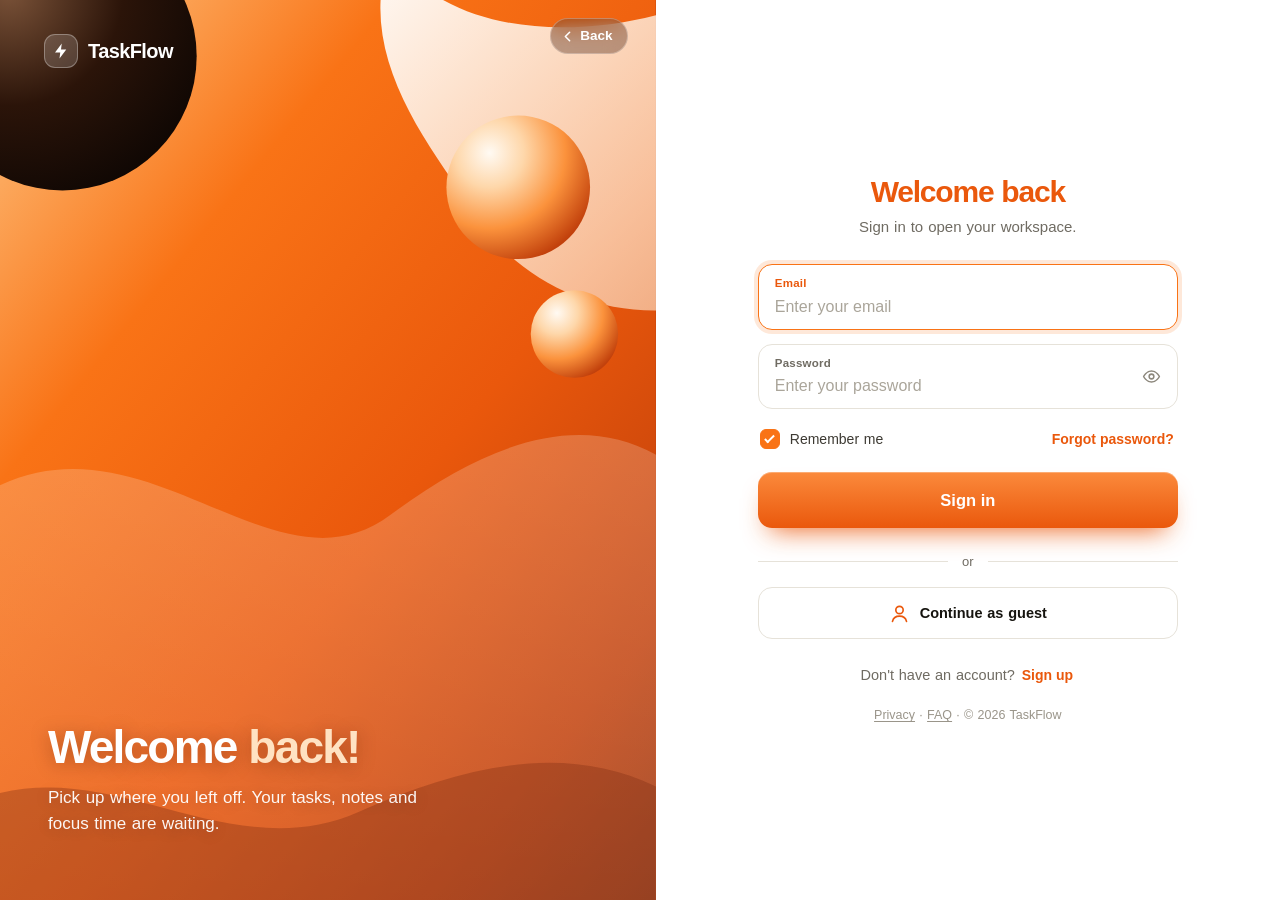
==== commit c4b2d641: "Update script source paths in app.html" ====
--- a/app.html
+++ b/app.html
@@ -84,17 +84,17 @@
     </div>
     <div id="md"></div>
     <div id="sr"></div>
-    <script src="vendor/dayjs.min.js"></script>
-    <script src="vendor/lucide.min.js"></script>
-    <script src="vendor/flatpickr.min.js"></script>
-    <script src="vendor/fuse.min.js"></script>
-    <script src="vendor/chart.umd.js"></script>
-    <script src="vendor/fullcalendar.min.js"></script>
-    <script src="vendor/tiptap.bundle.js"></script>
-    <script src="vendor/fabric.min.js"></script>
-    <script src="vendor/emoji-picker.js"></script>
-    <script src="js/auth.js"></script>
-    <script src="js/sync.js"></script>
-    <script src="js/app.js"></script>
+    <script src="dayjs.min.js"></script>
+    <script src="lucide.min.js"></script>
+    <script src="flatpickr.min.js"></script>
+    <script src="fuse.min.js"></script>
+    <script src="chart.umd.js"></script>
+    <script src="fullcalendar.min.js"></script>
+    <script src="tiptap.bundle.js"></script>
+    <script src="fabric.min.js"></script>
+    <script src="emoji-picker.js"></script>
+    <script src="auth.js"></script>
+    <script src="sync.js"></script>
+    <script src="app.js"></script>
   </body>
 </html>
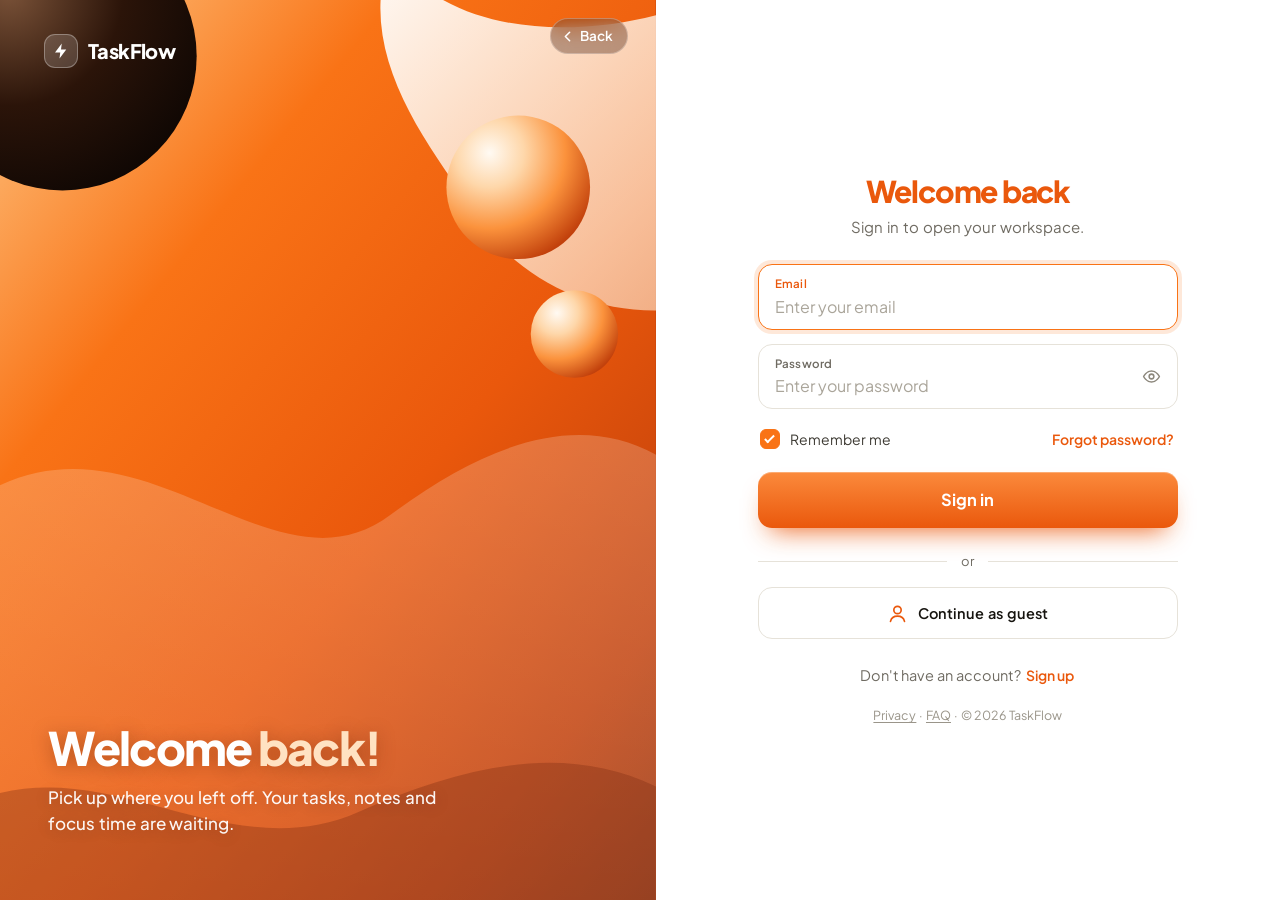
==== commit 0858706a: "Update icon links in app.html" ====
--- a/app.html
+++ b/app.html
@@ -9,8 +9,8 @@
     <title>TaskFlow - Workspace</title>
     <meta name="theme-color" content="#F97316" />
     <link rel="manifest" href="manifest.webmanifest" />
-    <link rel="icon" href="icons/icon-192.png" />
-    <link rel="apple-touch-icon" href="icons/icon-192.png" />
+    <link rel="icon" href="icon-192.png" />
+    <link rel="apple-touch-icon" href="icon-192.png" />
     <meta name="apple-mobile-web-app-capable" content="yes" />
     <meta name="mobile-web-app-capable" content="yes" />
     <meta name="apple-mobile-web-app-title" content="TaskFlow" />
--- a/fonts.css
+++ b/fonts.css
@@ -1,15 +1,15 @@
 /* Local fonts (works offline). Only the Latin subset is shipped. */
-@font-face{font-family:Inter;font-weight:400;font-style:normal;font-display:swap;src:url(../vendor/fonts/inter-latin-400-normal.woff2) format("woff2")}
-@font-face{font-family:Inter;font-weight:600;font-style:normal;font-display:swap;src:url(../vendor/fonts/inter-latin-600-normal.woff2) format("woff2")}
-@font-face{font-family:Inter;font-weight:700;font-style:normal;font-display:swap;src:url(../vendor/fonts/inter-latin-700-normal.woff2) format("woff2")}
-@font-face{font-family:Lora;font-weight:400;font-style:normal;font-display:swap;src:url(../vendor/fonts/lora-latin-400-normal.woff2) format("woff2")}
-@font-face{font-family:Lora;font-weight:400;font-style:italic;font-display:swap;src:url(../vendor/fonts/lora-latin-400-italic.woff2) format("woff2")}
-@font-face{font-family:Lora;font-weight:600;font-style:normal;font-display:swap;src:url(../vendor/fonts/lora-latin-600-normal.woff2) format("woff2")}
-@font-face{font-family:"JetBrains Mono";font-weight:400;font-style:normal;font-display:swap;src:url(../vendor/fonts/jetbrains-mono-latin-400-normal.woff2) format("woff2")}
-@font-face{font-family:Caveat;font-weight:400;font-style:normal;font-display:swap;src:url(../vendor/fonts/caveat-latin-400-normal.woff2) format("woff2")}
-@font-face{font-family:Caveat;font-weight:700;font-style:normal;font-display:swap;src:url(../vendor/fonts/caveat-latin-700-normal.woff2) format("woff2")}
-@font-face{font-family:"Plus Jakarta Sans";font-weight:400;font-style:normal;font-display:swap;src:url(../vendor/fonts/plus-jakarta-sans-latin-400-normal.woff2) format("woff2")}
-@font-face{font-family:"Plus Jakarta Sans";font-weight:500;font-style:normal;font-display:swap;src:url(../vendor/fonts/plus-jakarta-sans-latin-500-normal.woff2) format("woff2")}
-@font-face{font-family:"Plus Jakarta Sans";font-weight:600;font-style:normal;font-display:swap;src:url(../vendor/fonts/plus-jakarta-sans-latin-600-normal.woff2) format("woff2")}
-@font-face{font-family:"Plus Jakarta Sans";font-weight:700;font-style:normal;font-display:swap;src:url(../vendor/fonts/plus-jakarta-sans-latin-700-normal.woff2) format("woff2")}
-@font-face{font-family:"Plus Jakarta Sans";font-weight:800;font-style:normal;font-display:swap;src:url(../vendor/fonts/plus-jakarta-sans-latin-800-normal.woff2) format("woff2")}
+@font-face{font-family:Inter;font-weight:400;font-style:normal;font-display:swap;src:url(./inter-latin-400-normal.woff2) format("woff2")}
+@font-face{font-family:Inter;font-weight:600;font-style:normal;font-display:swap;src:url(./inter-latin-600-normal.woff2) format("woff2")}
+@font-face{font-family:Inter;font-weight:700;font-style:normal;font-display:swap;src:url(./inter-latin-700-normal.woff2) format("woff2")}
+@font-face{font-family:Lora;font-weight:400;font-style:normal;font-display:swap;src:url(./lora-latin-400-normal.woff2) format("woff2")}
+@font-face{font-family:Lora;font-weight:400;font-style:italic;font-display:swap;src:url(./lora-latin-400-italic.woff2) format("woff2")}
+@font-face{font-family:Lora;font-weight:600;font-style:normal;font-display:swap;src:url(./lora-latin-600-normal.woff2) format("woff2")}
+@font-face{font-family:"JetBrains Mono";font-weight:400;font-style:normal;font-display:swap;src:url(./jetbrains-mono-latin-400-normal.woff2) format("woff2")}
+@font-face{font-family:Caveat;font-weight:400;font-style:normal;font-display:swap;src:url(./caveat-latin-400-normal.woff2) format("woff2")}
+@font-face{font-family:Caveat;font-weight:700;font-style:normal;font-display:swap;src:url(./caveat-latin-700-normal.woff2) format("woff2")}
+@font-face{font-family:"Plus Jakarta Sans";font-weight:400;font-style:normal;font-display:swap;src:url(./plus-jakarta-sans-latin-400-normal.woff2) format("woff2")}
+@font-face{font-family:"Plus Jakarta Sans";font-weight:500;font-style:normal;font-display:swap;src:url(./plus-jakarta-sans-latin-500-normal.woff2) format("woff2")}
+@font-face{font-family:"Plus Jakarta Sans";font-weight:600;font-style:normal;font-display:swap;src:url(./plus-jakarta-sans-latin-600-normal.woff2) format("woff2")}
+@font-face{font-family:"Plus Jakarta Sans";font-weight:700;font-style:normal;font-display:swap;src:url(./plus-jakarta-sans-latin-700-normal.woff2) format("woff2")}
+@font-face{font-family:"Plus Jakarta Sans";font-weight:800;font-style:normal;font-display:swap;src:url(./plus-jakarta-sans-latin-800-normal.woff2) format("woff2")}
